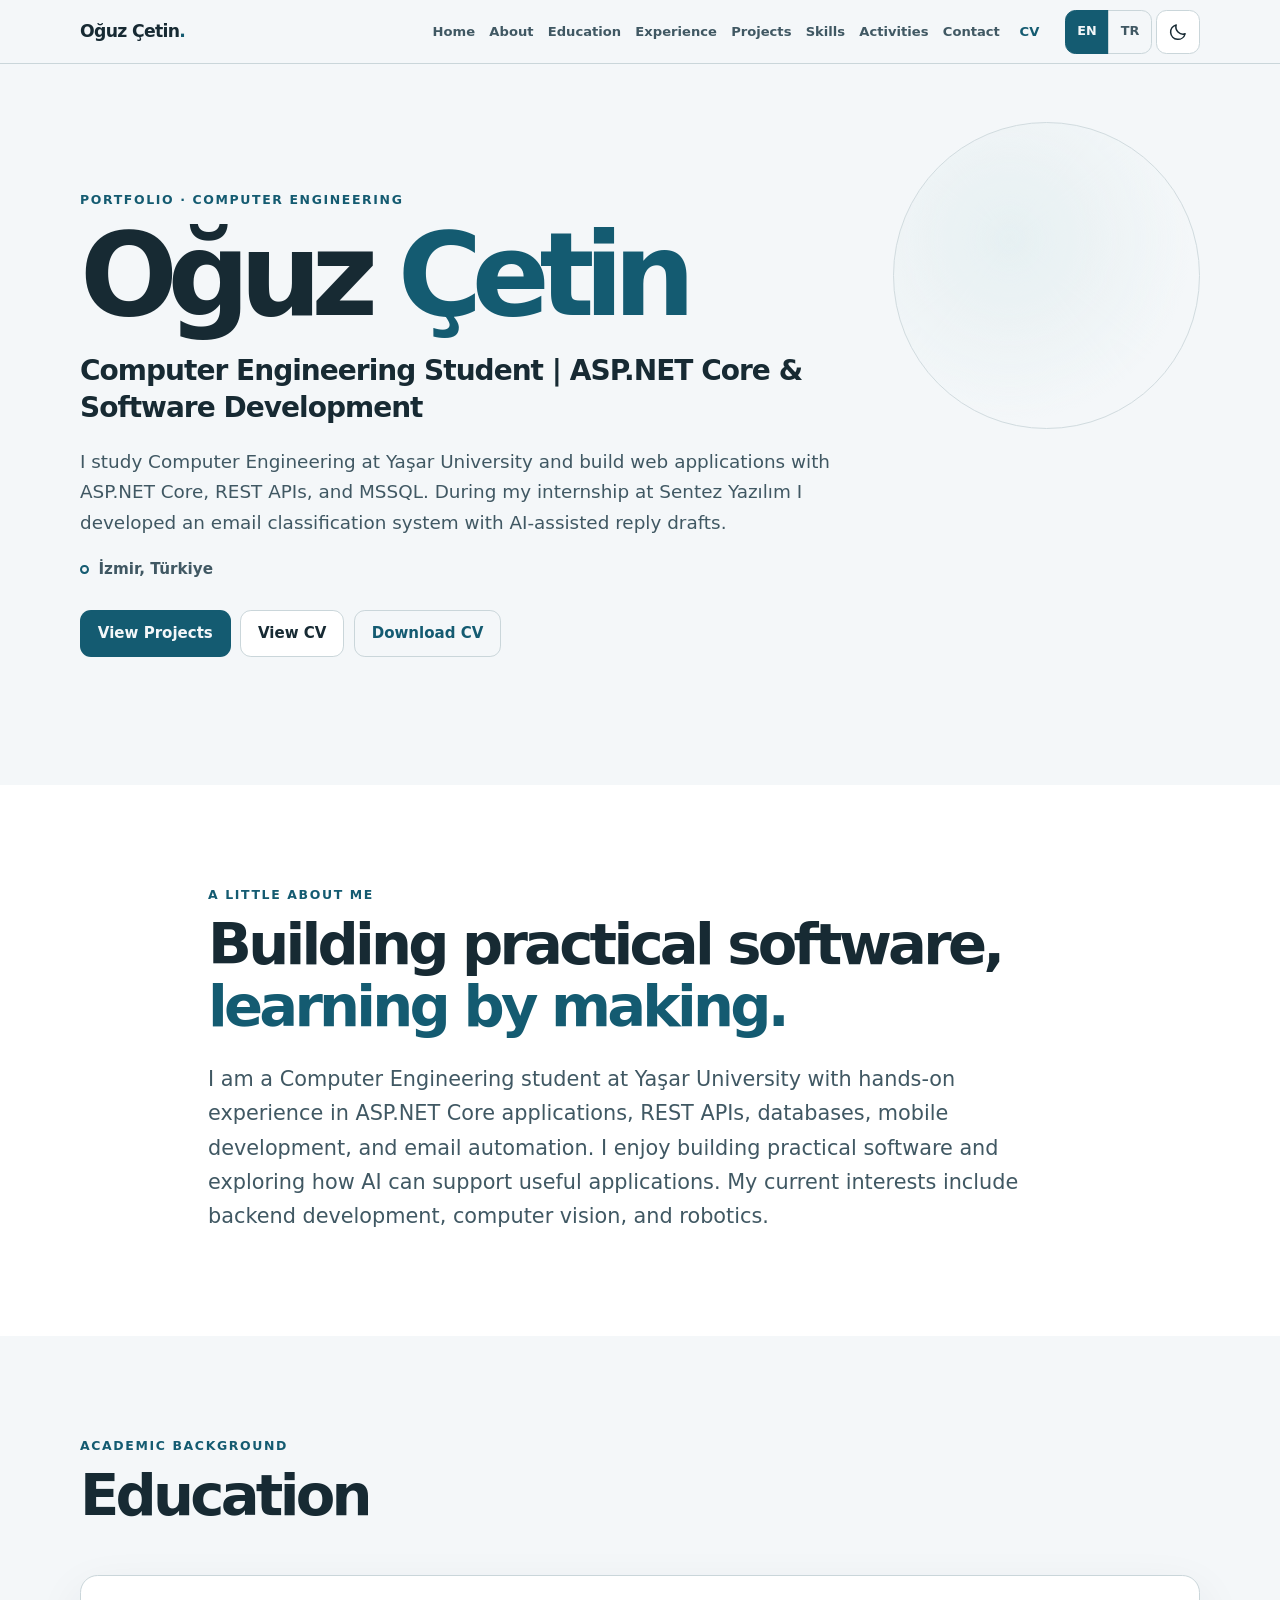
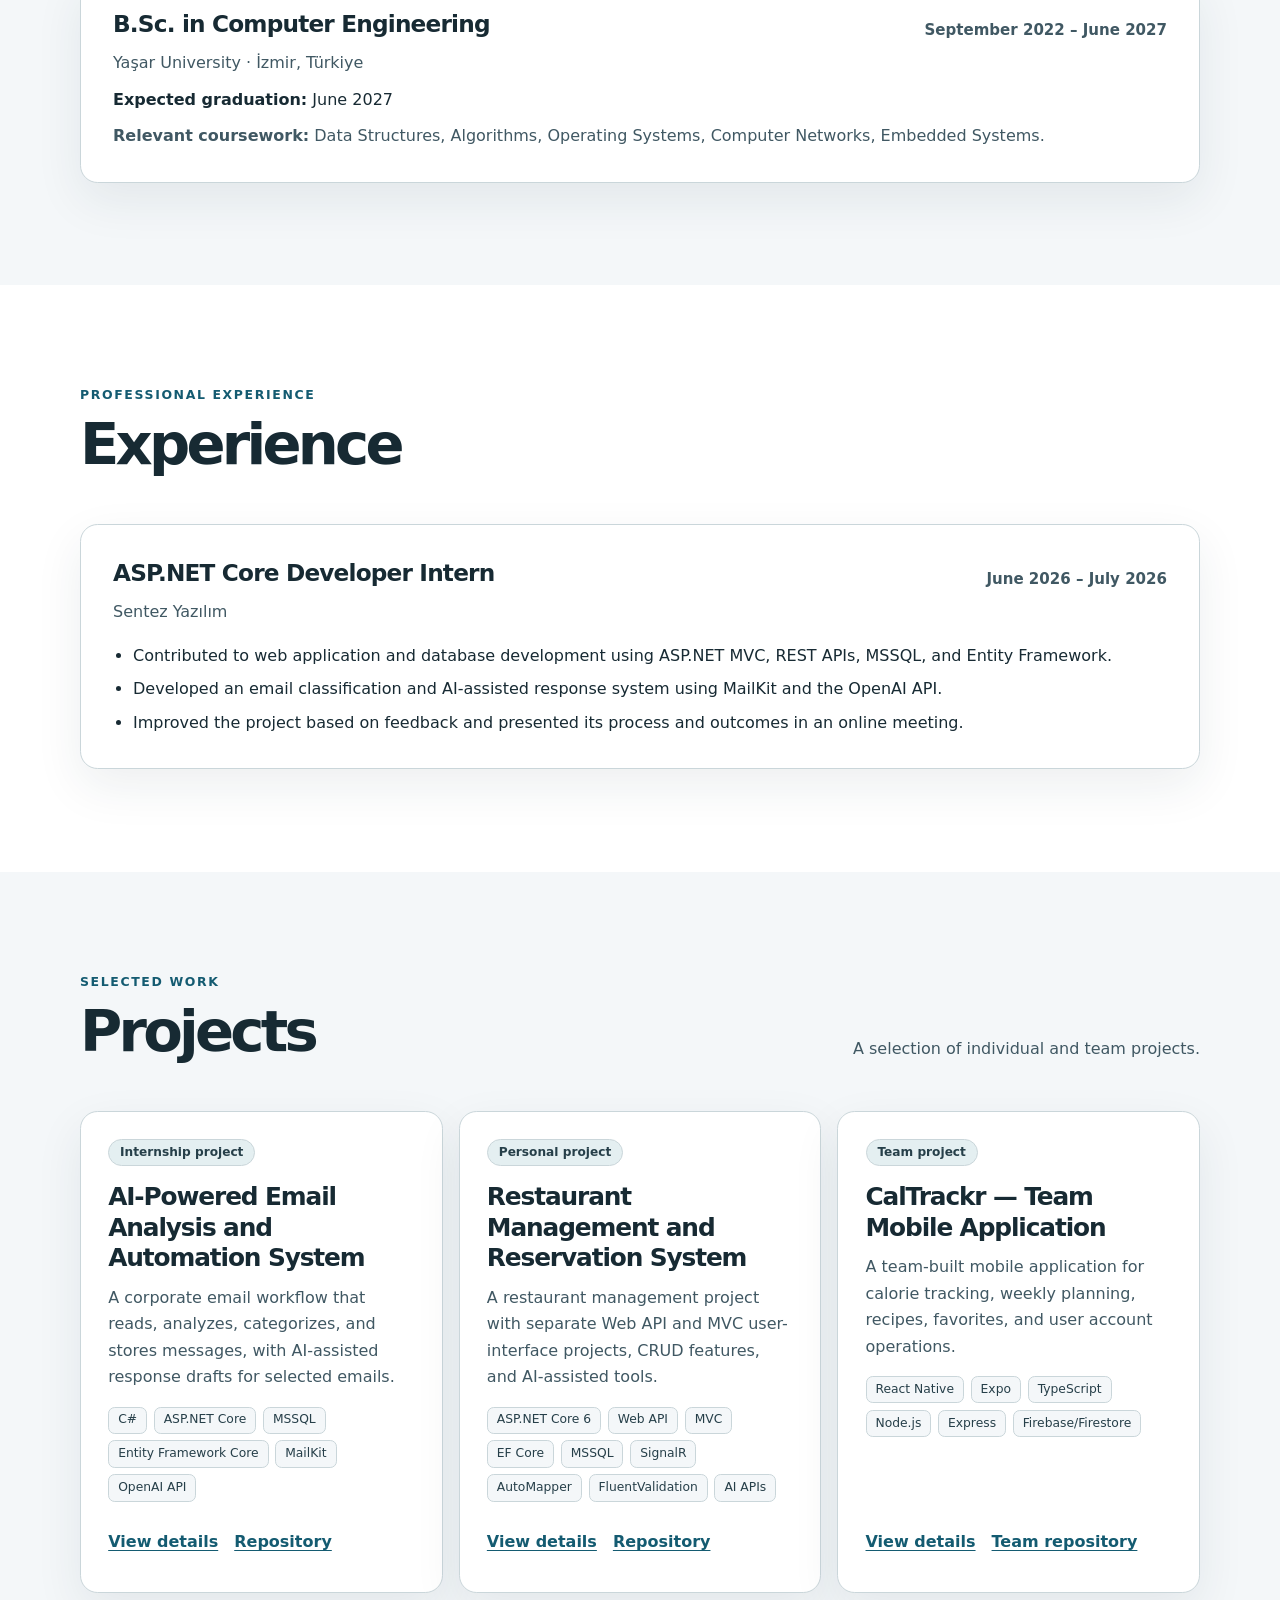
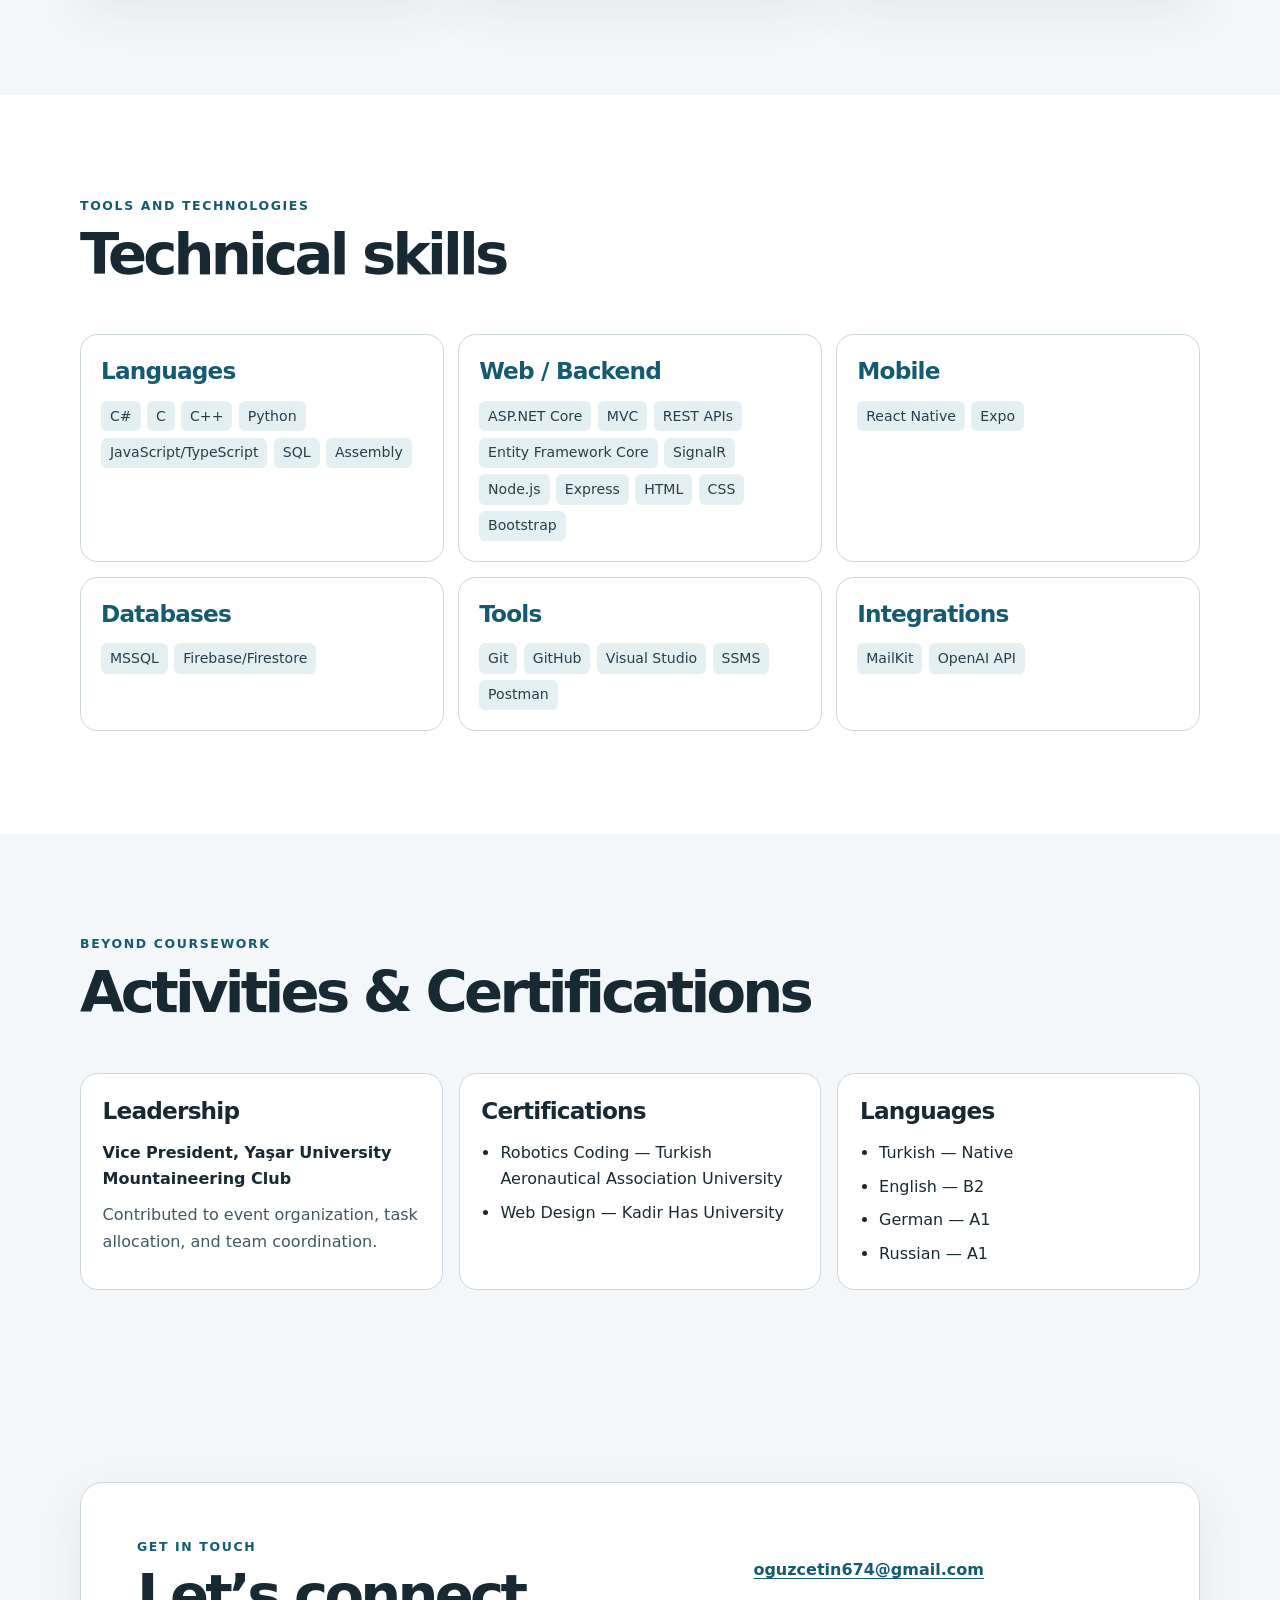
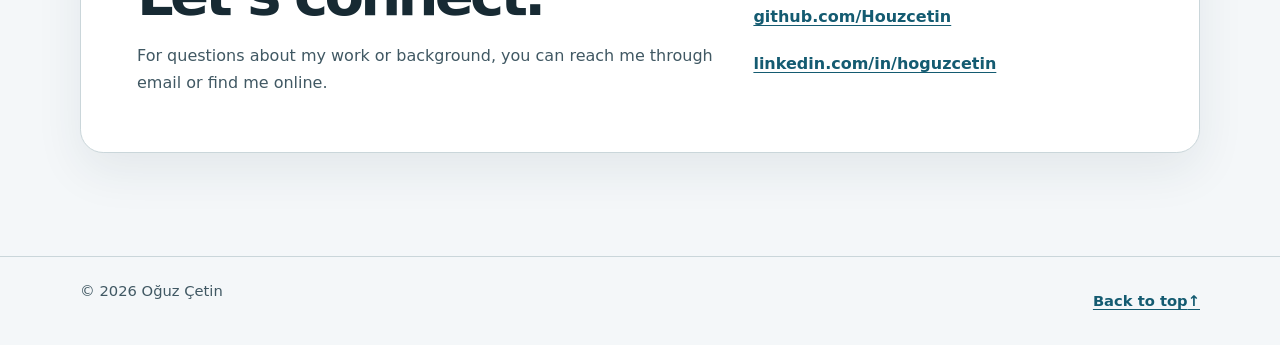
==== index.html @ d67f2c2c "Add portfolio website and CV" ====
<!doctype html>
<html lang="en">
<head>
  <meta charset="utf-8">
  <meta name="viewport" content="width=device-width, initial-scale=1">
  <meta name="description" content="Portfolio of Oğuz Çetin, a Computer Engineering student focused on ASP.NET Core and software development." data-i18n-attr="content:meta.description">
  <title data-i18n="meta.title">Oğuz Çetin — Computer Engineering Student</title>
  <link rel="canonical" href="https://houzcetin.github.io/">
  <meta property="og:type" content="website">
  <meta property="og:title" content="Oğuz Çetin — Portfolio">
  <meta property="og:description" content="Computer Engineering student focused on ASP.NET Core and software development.">
  <meta property="og:url" content="https://houzcetin.github.io/">
  <meta property="og:image" content="https://houzcetin.github.io/assets/img/og-image.png">
  <meta property="og:image:width" content="1200">
  <meta property="og:image:height" content="630">
  <meta property="og:image:alt" content="Oğuz Çetin — Computer Engineering Student | ASP.NET Core &amp; Software Development">
  <meta name="twitter:card" content="summary_large_image">
  <meta name="twitter:title" content="Oğuz Çetin — Portfolio">
  <meta name="twitter:description" content="Computer Engineering student focused on ASP.NET Core and software development.">
  <meta name="twitter:image" content="https://houzcetin.github.io/assets/img/og-image.png">
  <link rel="icon" href="assets/img/favicon.svg" type="image/svg+xml">
  <meta name="theme-color" content="#f4f7f9">
  <script>try{var t=localStorage.getItem("theme");if(t==="light"||t==="dark")document.documentElement.dataset.theme=t;}catch(e){}</script>
  <link rel="stylesheet" href="assets/css/styles.css">
  <script src="assets/js/data.js" defer></script>
  <script src="assets/js/tr.js" defer></script>
  <script src="assets/js/site.js" defer></script>
  <script src="assets/js/main.js" defer></script>
</head>
<body>
  <a class="skip-link" href="#main-content" data-i18n="skip">Skip to main content</a>
  <header class="site-header">
    <div class="container site-header__inner">
      <a class="brand" href="#home" aria-label="Oğuz Çetin, home" data-i18n-attr="aria-label:brand.label">Oğuz Çetin<span aria-hidden="true">.</span></a>
      <div class="site-controls" role="group" aria-label="Display settings" data-i18n-attr="aria-label:controls.label" hidden>
        <div class="lang-switch" role="group" aria-label="Language" data-i18n-attr="aria-label:controls.language">
          <button type="button" data-lang="en" lang="en" aria-pressed="true" aria-label="English" data-i18n-attr="aria-label:controls.english">EN</button>
          <button type="button" data-lang="tr" lang="tr" aria-pressed="false" aria-label="Turkish" data-i18n-attr="aria-label:controls.turkish">TR</button>
        </div>
        <button class="theme-toggle" type="button" aria-label="Switch to dark theme" aria-pressed="false">
          <svg class="theme-toggle__icon theme-toggle__icon--sun" viewBox="0 0 24 24" fill="none" stroke="currentColor" stroke-width="1.8" stroke-linecap="round" stroke-linejoin="round" aria-hidden="true" focusable="false">
            <circle cx="12" cy="12" r="4"></circle>
            <path d="M12 2v2m0 16v2M4.93 4.93l1.42 1.42m11.3 11.3 1.42 1.42M2 12h2m16 0h2M4.93 19.07l1.42-1.42m11.3-11.3 1.42-1.42"></path>
          </svg>
          <svg class="theme-toggle__icon theme-toggle__icon--moon" viewBox="0 0 24 24" fill="none" stroke="currentColor" stroke-width="1.8" stroke-linecap="round" stroke-linejoin="round" aria-hidden="true" focusable="false">
            <path d="M20.5 14.2A8.7 8.7 0 0 1 9.8 3.5 8.8 8.8 0 1 0 20.5 14.2Z"></path>
          </svg>
        </button>
      </div>
      <button class="menu-toggle" type="button" aria-expanded="true" aria-controls="site-nav" hidden>
        <span class="menu-toggle__label" data-i18n="menu">Menu</span><span class="menu-toggle__icon" aria-hidden="true"></span>
      </button>
      <nav class="site-nav" id="site-nav" aria-label="Main navigation" data-i18n-attr="aria-label:nav.label">
        <a href="#home" data-i18n="nav.home">Home</a>
        <a href="#about" data-i18n="nav.about">About</a>
        <a href="#education" data-i18n="nav.education">Education</a>
        <a href="#experience" data-i18n="nav.experience">Experience</a>
        <a href="#projects" data-i18n="nav.projects">Projects</a>
        <a href="#skills" data-i18n="nav.skills">Skills</a>
        <a href="#activities" data-i18n="nav.activities">Activities</a>
        <a href="#contact" data-i18n="nav.contact">Contact</a>
        <a class="site-nav__cv" href="cv.html" data-cv-link="page" data-i18n="nav.cv">CV</a>
      </nav>
    </div>
  </header>

  <main id="main-content">
    <section class="hero section" id="home" aria-labelledby="hero-title">
      <div class="container hero__inner">
        <p class="eyebrow" data-i18n="hero.eyebrow">Portfolio · Computer Engineering</p>
        <h1 id="hero-title">Oğuz <span>Çetin</span></h1>
        <p class="hero__headline" data-i18n="hero.headline">Computer Engineering Student | ASP.NET Core &amp; Software Development</p>
        <p class="hero__intro" data-i18n="hero.intro">I study Computer Engineering at Yaşar University and build web applications with ASP.NET Core, REST APIs, and MSSQL. During my internship at Sentez Yazılım I developed an email classification system with AI-assisted reply drafts.</p>
        <p class="hero__location"><span class="location-mark" aria-hidden="true"></span> İzmir, Türkiye</p>
        <div class="hero__actions">
          <a class="button button--primary" href="#projects" data-i18n="hero.viewProjects">View Projects</a>
          <a class="button button--secondary" href="cv.html" data-cv-link="page" data-i18n="hero.viewCv">View CV</a>
          <a class="button button--text" href="assets/cv/Huseyin_Oguz_Cetin_CV.pdf" data-cv-link="pdf" download data-i18n="hero.downloadCv">Download CV</a>
        </div>
      </div>
      <div class="hero__accent" aria-hidden="true"></div>
    </section>

    <section class="section section--surface" id="about" aria-labelledby="about-title">
      <div class="container narrow">
        <p class="eyebrow" data-i18n="about.eyebrow">A little about me</p>
        <h2 id="about-title"><span data-i18n="about.title1">Building practical software,</span><br><span data-i18n="about.title2">learning by making.</span></h2>
        <p class="section-lead" data-i18n="about.lead">I am a Computer Engineering student at Yaşar University with hands-on experience in ASP.NET Core applications, REST APIs, databases, mobile development, and email automation. I enjoy building practical software and exploring how AI can support useful applications. My current interests include backend development, computer vision, and robotics.</p>
      </div>
    </section>

    <section class="section" id="education" aria-labelledby="education-title">
      <div class="container">
        <div class="section-heading">
          <p class="eyebrow" data-i18n="edu.eyebrow">Academic background</p>
          <h2 id="education-title" data-i18n="edu.title">Education</h2>
        </div>
        <article class="timeline-card">
          <div class="timeline-card__top">
            <div>
              <h3 data-i18n="edu.degree">B.Sc. in Computer Engineering</h3>
              <p class="timeline-card__place" data-i18n="edu.place">Yaşar University · İzmir, Türkiye</p>
            </div>
            <p class="timeline-card__date" data-i18n="edu.date">September 2022 – June 2027</p>
          </div>
          <p><strong data-i18n="edu.expectedLabel">Expected graduation:</strong> <span data-i18n="edu.expectedValue">June 2027</span></p>
          <p class="coursework"><strong data-i18n="edu.courseworkLabel">Relevant coursework:</strong> <span data-i18n="edu.courseworkValue">Data Structures, Algorithms, Operating Systems, Computer Networks, Embedded Systems.</span></p>
        </article>
      </div>
    </section>

    <section class="section section--surface" id="experience" aria-labelledby="experience-title">
      <div class="container">
        <div class="section-heading">
          <p class="eyebrow" data-i18n="exp.eyebrow">Professional experience</p>
          <h2 id="experience-title" data-i18n="exp.title">Experience</h2>
        </div>
        <article class="timeline-card">
          <div class="timeline-card__top">
            <div>
              <h3 data-i18n="exp.role">ASP.NET Core Developer Intern</h3>
              <p class="timeline-card__place">Sentez Yazılım</p>
            </div>
            <p class="timeline-card__date" data-i18n="exp.date">June 2026 – July 2026</p>
          </div>
          <ul class="content-list">
            <li data-i18n="exp.b1">Contributed to web application and database development using ASP.NET MVC, REST APIs, MSSQL, and Entity Framework.</li>
            <li data-i18n="exp.b2">Developed an email classification and AI-assisted response system using MailKit and the OpenAI API.</li>
            <li data-i18n="exp.b3">Improved the project based on feedback and presented its process and outcomes in an online meeting.</li>
          </ul>
        </article>
      </div>
    </section>

    <section class="section" id="projects" aria-labelledby="projects-title">
      <div class="container">
        <div class="section-heading section-heading--row">
          <div>
            <p class="eyebrow" data-i18n="proj.eyebrow">Selected work</p>
            <h2 id="projects-title" data-i18n="proj.title">Projects</h2>
          </div>
          <p class="section-heading__note" data-i18n="proj.note">A selection of individual and team projects.</p>
        </div>
        <div class="project-grid" id="project-grid" aria-live="polite">
          <noscript>
            <p>JavaScript is needed to display project summaries. Browse the repositories:</p>
            <ul>
              <li>AI-Powered Email Analysis and Automation System — <a href="https://github.com/Houzcetin/MailAutomation">Repository</a></li>
              <li>Restaurant Management and Reservation System — <a href="https://github.com/Houzcetin/APIProject6">Repository</a></li>
              <li>CalTrackr — Team Mobile Application — <a href="https://github.com/denizsafak/caltrackr">Team repository</a></li>
            </ul>
          </noscript>
        </div>
      </div>
    </section>

    <section class="section section--surface" id="skills" aria-labelledby="skills-title">
      <div class="container">
        <div class="section-heading">
          <p class="eyebrow" data-i18n="skills.eyebrow">Tools and technologies</p>
          <h2 id="skills-title" data-i18n="skills.title">Technical skills</h2>
        </div>
        <div class="skills-grid" id="skills-grid">
          <noscript>
            <p><strong>Languages:</strong> C#, C, C++, Python, JavaScript/TypeScript, SQL, Assembly</p>
            <p><strong>Web / Backend:</strong> ASP.NET Core, MVC, REST APIs, Entity Framework Core, SignalR, Node.js, Express, HTML, CSS, Bootstrap</p>
            <p><strong>Mobile:</strong> React Native, Expo</p>
            <p><strong>Databases:</strong> MSSQL, Firebase/Firestore</p>
            <p><strong>Tools:</strong> Git, GitHub, Visual Studio, SSMS, Postman</p>
            <p><strong>Integrations:</strong> MailKit, OpenAI API</p>
          </noscript>
        </div>
      </div>
    </section>

    <section class="section" id="activities" aria-labelledby="activities-title">
      <div class="container">
        <div class="section-heading">
          <p class="eyebrow" data-i18n="act.eyebrow">Beyond coursework</p>
          <h2 id="activities-title" data-i18n="act.title">Activities &amp; Certifications</h2>
        </div>
        <div class="activities-grid">
          <article class="info-card">
            <h3 data-i18n="act.leadership">Leadership</h3>
            <p class="info-card__title" data-i18n="act.role">Vice President, Yaşar University Mountaineering Club</p>
            <p data-i18n="act.roleText">Contributed to event organization, task allocation, and team coordination.</p>
          </article>
          <article class="info-card">
            <h3 data-i18n="act.certs">Certifications</h3>
            <ul class="plain-list">
              <li data-i18n="act.cert1">Robotics Coding — Turkish Aeronautical Association University</li>
              <li data-i18n="act.cert2">Web Design — Kadir Has University</li>
            </ul>
          </article>
          <article class="info-card">
            <h3 data-i18n="act.languages">Languages</h3>
            <ul class="plain-list">
              <li data-i18n="act.lang1">Turkish — Native</li>
              <li data-i18n="act.lang2">English — B2</li>
              <li data-i18n="act.lang3">German — A1</li>
              <li data-i18n="act.lang4">Russian — A1</li>
            </ul>
          </article>
        </div>
      </div>
    </section>

    <section class="section section--contact" id="contact" aria-labelledby="contact-title">
      <div class="container contact-panel">
        <div>
          <p class="eyebrow" data-i18n="contact.eyebrow">Get in touch</p>
          <h2 id="contact-title" data-i18n="contact.title">Let’s connect.</h2>
          <p data-i18n="contact.text">For questions about my work or background, you can reach me through email or find me online.</p>
        </div>
        <ul class="contact-links">
          <li><a href="mailto:oguzcetin674@gmail.com">oguzcetin674@gmail.com</a></li>
          <li><a href="https://github.com/Houzcetin" target="_blank" rel="noopener noreferrer">github.com/Houzcetin</a></li>
          <li><a href="https://www.linkedin.com/in/hoguzcetin/" target="_blank" rel="noopener noreferrer">linkedin.com/in/hoguzcetin</a></li>
        </ul>
      </div>
    </section>
  </main>

  <footer class="site-footer">
    <div class="container site-footer__inner">
      <p>© <span id="current-year">2026</span> Oğuz Çetin</p>
      <a href="#home"><span data-i18n="footer.top">Back to top</span> <span aria-hidden="true">↑</span></a>
    </div>
  </footer>
</body>
</html>
---- assets/css/styles.css ----
:root {
  color-scheme: light;
  --page: #f4f7f9;
  --surface: #ffffff;
  --surface-raised: #ffffff;
  --text: #172a33;
  --muted: #405863;
  --accent: #145b71;
  --accent-hover: #0c4659;
  --accent-soft: #e4eff1;
  --border: #cad6da;
  --tag-text: #263f49;
  --focus: #a63d00;
  --shadow: 0 1.1rem 3rem rgb(24 52 63 / 8%);
  --radius: 1.1rem;
  --content-width: 70rem;
}

:root[data-theme="dark"] {
  color-scheme: dark;
  --page: #101b20;
  --surface: #18282f;
  --surface-raised: #1d3038;
  --text: #edf4f5;
  --muted: #c2d0d4;
  --accent: #8bd7dd;
  --accent-hover: #b2eff0;
  --accent-soft: #23414a;
  --border: #3b555e;
  --tag-text: #ebf6f7;
  --focus: #ffd18a;
  --shadow: 0 1.1rem 3rem rgb(0 0 0 / 24%);
}

:root[data-theme="light"] {
  color-scheme: light;
}

@media (prefers-color-scheme: dark) {
  :root:not([data-theme="light"]) {
    color-scheme: dark;
    --page: #101b20;
    --surface: #18282f;
    --surface-raised: #1d3038;
    --text: #edf4f5;
    --muted: #c2d0d4;
    --accent: #8bd7dd;
    --accent-hover: #b2eff0;
    --accent-soft: #23414a;
    --border: #3b555e;
    --tag-text: #ebf6f7;
    --focus: #ffd18a;
    --shadow: 0 1.1rem 3rem rgb(0 0 0 / 24%);
  }
}

*,
*::before,
*::after {
  box-sizing: border-box;
}

/* Leaves room for the sticky header when a menu link jumps to a section. */
html {
  scroll-padding-top: 4.25rem;
}

@media (prefers-reduced-motion: no-preference) {
  html {
    scroll-behavior: smooth;
  }
}

body {
  margin: 0;
  min-width: 0;
  background: var(--page);
  color: var(--text);
  font-family: Inter, ui-sans-serif, system-ui, -apple-system, BlinkMacSystemFont, "Segoe UI", sans-serif;
  font-size: 1rem;
  line-height: 1.65;
  overflow-wrap: anywhere;
}

img,
video {
  max-width: 100%;
  height: auto;
}

iframe {
  max-width: 100%;
}

button,
a {
  font: inherit;
}

a {
  color: var(--accent);
  text-decoration-thickness: 0.08em;
  text-underline-offset: 0.18em;
}

a:hover {
  color: var(--accent-hover);
}

button {
  color: inherit;
}

:focus-visible {
  outline: 3px solid var(--focus);
  outline-offset: 3px;
}

[hidden] {
  display: none !important;
}

.container {
  width: min(100% - 2rem, var(--content-width));
  margin-inline: auto;
}

.narrow {
  max-width: 54rem;
  margin-inline: auto;
}

.section {
  position: relative;
  padding-block: clamp(4rem, 8vw, 7.25rem);
}

.section--surface {
  background: var(--surface);
}

.skip-link {
  position: absolute;
  z-index: 20;
  top: 0.5rem;
  left: 0.5rem;
  padding: 0.7rem 1rem;
  transform: translateY(-160%);
  border-radius: 0.5rem;
  background: var(--text);
  color: var(--page);
}

.skip-link:focus {
  transform: translateY(0);
}

.site-header {
  position: sticky;
  z-index: 10;
  top: 0;
  border-bottom: 1px solid var(--border);
  background: var(--page);
}

.site-header__inner {
  display: flex;
  min-width: 0;
  align-items: center;
  justify-content: flex-start;
  gap: 0.4rem 0.5rem;
  flex-wrap: wrap;
  padding-block: 0.6rem;
}

.brand {
  display: inline-flex;
  min-width: 0;
  min-height: 2.75rem;
  align-items: center;
  flex: 0 1 auto;
  margin-right: auto;
  color: var(--text);
  font-size: 1.08rem;
  font-weight: 760;
  letter-spacing: -0.04em;
  text-decoration: none;
  white-space: nowrap;
}

.brand span {
  color: var(--accent);
}

.site-controls {
  display: inline-flex;
  min-width: 0;
  align-items: center;
  gap: 0.25rem;
  flex: 0 0 auto;
}

.lang-switch {
  display: inline-flex;
  align-items: stretch;
}

.lang-switch button {
  display: inline-flex;
  min-width: 2.75rem;
  min-height: 2.75rem;
  align-items: center;
  justify-content: center;
  padding-inline: 0.5rem;
  border: 1px solid var(--border);
  background: transparent;
  color: var(--muted);
  font-size: 0.8rem;
  font-weight: 730;
  line-height: 1;
  cursor: pointer;
}

.lang-switch button:first-child {
  border-radius: 0.65rem 0 0 0.65rem;
}

.lang-switch button + button {
  margin-left: -1px;
  border-radius: 0 0.65rem 0.65rem 0;
}

.lang-switch button[aria-pressed="true"] {
  border-color: var(--accent);
  background: var(--accent);
  color: var(--page);
}

.theme-toggle {
  display: inline-grid;
  width: 2.75rem;
  min-width: 2.75rem;
  height: 2.75rem;
  min-height: 2.75rem;
  place-items: center;
  padding: 0.5rem;
  border: 1px solid var(--border);
  border-radius: 0.65rem;
  background: var(--surface);
  color: var(--text);
  cursor: pointer;
}

.theme-toggle__icon {
  display: none;
  width: 1.25rem;
  height: 1.25rem;
}

.theme-toggle__icon--moon {
  display: block;
}

:root[data-theme="dark"] .theme-toggle__icon--sun {
  display: block;
}

@media (prefers-color-scheme: dark) {
  :root:not([data-theme]) .theme-toggle__icon--sun {
    display: block;
  }

  :root:not([data-theme]) .theme-toggle__icon--moon {
    display: none;
  }
}

:root[data-theme="light"] .theme-toggle__icon--moon {
  display: block;
}

:root[data-theme="dark"] .theme-toggle__icon--moon {
  display: none;
}

.menu-toggle {
  display: inline-flex;
  min-width: 2.75rem;
  min-height: 2.75rem;
  align-items: center;
  justify-content: center;
  gap: 0.45rem;
  padding: 0.45rem 0.85rem;
  border: 1px solid var(--border);
  border-radius: 0.65rem;
  background: var(--surface);
  cursor: pointer;
}

.menu-toggle__icon::before {
  content: "☰";
}

.menu-toggle[aria-expanded="true"] .menu-toggle__icon::before {
  content: "×";
  font-size: 1.2em;
}

.site-nav {
  display: flex;
  width: 100%;
  min-width: 0;
  align-items: center;
  gap: 0.2rem;
  flex-wrap: wrap;
  padding-block: 0.35rem;
}

.site-nav[hidden] {
  display: none !important;
}

.site-nav a {
  display: inline-flex;
  min-width: 2.75rem;
  min-height: 2.75rem;
  align-items: center;
  justify-content: center;
  padding: 0.4rem 0.58rem;
  border-radius: 0.55rem;
  color: var(--muted);
  font-size: 0.88rem;
  font-weight: 630;
  text-decoration: none;
}

.site-nav a:hover,
.site-nav a:focus-visible {
  background: var(--accent-soft);
  color: var(--text);
}

.site-nav .site-nav__cv {
  color: var(--accent);
  font-weight: 760;
}

.hero {
  display: flex;
  min-height: min(42rem, 78svh);
  align-items: center;
  padding-block: clamp(5rem, 10vw, 8rem);
  isolation: isolate;
}

.hero__inner {
  position: relative;
  z-index: 1;
}

.hero__accent {
  position: absolute;
  z-index: -1;
  top: 8%;
  right: max(1rem, calc((100vw - var(--content-width)) / 2));
  width: clamp(8rem, 24vw, 21rem);
  aspect-ratio: 1;
  border: 1px solid var(--border);
  border-radius: 50%;
  background: radial-gradient(circle at 38% 38%, var(--accent-soft), transparent 68%);
  opacity: 0.82;
}

.eyebrow {
  margin: 0 0 0.6rem;
  color: var(--accent);
  font-size: 0.78rem;
  font-weight: 780;
  letter-spacing: 0.13em;
  line-height: 1.35;
  text-transform: uppercase;
}

.hero h1 {
  max-width: 12ch;
  margin: 0;
  font-size: clamp(3.3rem, 11vw, 7.2rem);
  font-weight: 780;
  letter-spacing: -0.09em;
  line-height: 0.98;
}

.hero h1 span {
  color: var(--accent);
}

.hero__headline {
  max-width: 47rem;
  margin: 1.25rem 0 0;
  font-size: clamp(1.12rem, 2.6vw, 1.75rem);
  font-weight: 640;
  letter-spacing: -0.035em;
  line-height: 1.35;
}

.hero__intro {
  max-width: 47rem;
  margin-block: 1.25rem 0;
  color: var(--muted);
  font-size: clamp(1rem, 1.6vw, 1.15rem);
}

.hero__location {
  display: flex;
  align-items: center;
  gap: 0.6rem;
  margin: 1.15rem 0 0;
  color: var(--muted);
  font-size: 0.95rem;
  font-weight: 620;
}

.location-mark {
  width: 0.55rem;
  height: 0.55rem;
  flex: 0 0 auto;
  border: 2px solid var(--accent);
  border-radius: 50%;
}

.hero__actions {
  display: flex;
  gap: 0.6rem;
  flex-wrap: wrap;
  margin-top: 1.8rem;
}

.button {
  display: inline-flex;
  min-height: 2.9rem;
  align-items: center;
  justify-content: center;
  padding: 0.65rem 1.05rem;
  border: 1px solid transparent;
  border-radius: 0.68rem;
  font-size: 0.94rem;
  font-weight: 710;
  line-height: 1.3;
  text-align: center;
  text-decoration: none;
  transition: background-color 160ms ease, color 160ms ease, border-color 160ms ease, transform 160ms ease;
}

.button:hover {
  transform: translateY(-1px);
}

.button--primary {
  background: var(--accent);
  color: var(--page);
}

.button--primary:hover {
  background: var(--accent-hover);
  color: var(--page);
}

.button--secondary {
  border-color: var(--border);
  background: var(--surface);
  color: var(--text);
}

.button--secondary:hover {
  border-color: var(--accent);
  color: var(--accent);
}

.button--text {
  border-color: var(--border);
  color: var(--accent);
}

.button--text:hover {
  background: var(--accent-soft);
}

.section-heading {
  margin-bottom: clamp(1.8rem, 4vw, 3rem);
}

.section-heading h2,
.narrow h2,
.contact-panel h2 {
  margin: 0;
  font-size: clamp(2.1rem, 5vw, 3.6rem);
  font-weight: 730;
  letter-spacing: -0.065em;
  line-height: 1.08;
}

.narrow h2 span:last-of-type {
  color: var(--accent);
}

.section-lead {
  max-width: 54rem;
  margin: 1.5rem 0 0;
  color: var(--muted);
  font-size: clamp(1.08rem, 2vw, 1.3rem);
}

.section-heading--row {
  display: flex;
  align-items: end;
  justify-content: space-between;
  gap: 1rem 2rem;
  flex-wrap: wrap;
}

.section-heading__note {
  max-width: 22rem;
  margin: 0;
  color: var(--muted);
}

.timeline-card,
.info-card,
.project-card,
.skill-group {
  min-width: 0;
  border: 1px solid var(--border);
  border-radius: var(--radius);
  background: var(--surface-raised);
  box-shadow: var(--shadow);
}

.timeline-card {
  padding: clamp(1.2rem, 3vw, 2rem);
}

.timeline-card__top {
  display: flex;
  align-items: flex-start;
  justify-content: space-between;
  gap: 0.7rem 1.5rem;
  flex-wrap: wrap;
}

.timeline-card h3,
.info-card h3,
.skill-group h3 {
  margin: 0;
  font-size: clamp(1.14rem, 2.1vw, 1.45rem);
  letter-spacing: -0.035em;
  line-height: 1.35;
}

.timeline-card p {
  margin: 0.65rem 0 0;
}

.timeline-card .timeline-card__place,
.timeline-card .timeline-card__date {
  color: var(--muted);
}

.timeline-card__date {
  flex: 0 1 auto;
  font-size: 0.94rem;
  font-weight: 640;
}

.coursework {
  color: var(--muted);
}

.content-list {
  margin: 1.1rem 0 0;
  padding-left: 1.25rem;
}

.content-list li + li {
  margin-top: 0.45rem;
}

.project-grid {
  display: grid;
  grid-template-columns: repeat(auto-fit, minmax(min(100%, 18rem), 1fr));
  gap: 1rem;
}

.project-card {
  display: flex;
  min-width: 0;
  flex-direction: column;
  padding: clamp(1.2rem, 2.6vw, 1.7rem);
  transition: transform 160ms ease, border-color 160ms ease;
}

.project-card:hover {
  transform: translateY(-3px);
  border-color: var(--accent);
}

.project-card__top {
  display: flex;
  align-items: start;
  justify-content: space-between;
  gap: 0.75rem;
}

.status-label {
  display: inline-flex;
  max-width: 100%;
  align-items: center;
  padding: 0.28rem 0.68rem;
  border: 1px solid var(--border);
  border-radius: 99rem;
  background: var(--accent-soft);
  color: var(--tag-text);
  font-size: 0.76rem;
  font-weight: 700;
  line-height: 1.35;
}

.project-card h3 {
  margin: 1rem 0 0;
  font-size: clamp(1.22rem, 2.4vw, 1.55rem);
  letter-spacing: -0.045em;
  line-height: 1.23;
}

.project-card__summary {
  margin: 0.7rem 0 0;
  color: var(--muted);
}

.tag-list {
  display: flex;
  min-width: 0;
  gap: 0.42rem;
  flex-wrap: wrap;
  margin: 1rem 0 0;
  padding: 0;
  list-style: none;
}

.tag {
  max-width: 100%;
  padding: 0.23rem 0.56rem;
  border: 1px solid var(--border);
  border-radius: 0.42rem;
  background: var(--page);
  color: var(--tag-text);
  font-size: 0.77rem;
  line-height: 1.45;
  overflow-wrap: anywhere;
}

.project-card__actions {
  display: flex;
  gap: 0.35rem 1rem;
  flex-wrap: wrap;
  margin-top: auto;
  padding-top: 1.2rem;
}

.project-card__actions .text-link {
  display: inline-flex;
  min-height: 2.75rem;
  align-items: center;
  font-weight: 720;
}

.text-link {
  font-weight: 680;
}

.skills-grid {
  display: grid;
  grid-template-columns: repeat(auto-fit, minmax(min(100%, 17rem), 1fr));
  gap: 0.9rem;
}

.skill-group {
  padding: 1.25rem;
  box-shadow: none;
}

.skill-group h3 {
  color: var(--accent);
}

.skill-list {
  display: flex;
  gap: 0.4rem;
  flex-wrap: wrap;
  margin: 0.9rem 0 0;
  padding: 0;
  list-style: none;
}

.skill-list li {
  padding: 0.22rem 0.56rem;
  border-radius: 0.4rem;
  background: var(--accent-soft);
  color: var(--tag-text);
  font-size: 0.88rem;
  overflow-wrap: anywhere;
}

.activities-grid {
  display: grid;
  grid-template-columns: repeat(auto-fit, minmax(min(100%, 16rem), 1fr));
  gap: 1rem;
}

.info-card {
  padding: 1.35rem;
  box-shadow: none;
}

.info-card h3 {
  margin-bottom: 0.85rem;
}

.info-card p {
  margin: 0.6rem 0 0;
  color: var(--muted);
}

.info-card .info-card__title {
  color: var(--text);
  font-weight: 700;
}

.plain-list {
  margin: 0;
  padding-left: 1.2rem;
}

.plain-list li + li {
  margin-top: 0.45rem;
}

.section--contact {
  padding-top: clamp(3.4rem, 7vw, 6rem);
}

.contact-panel {
  display: grid;
  grid-template-columns: minmax(0, 1.2fr) minmax(0, 0.8fr);
  gap: 2rem;
  align-items: center;
  padding: clamp(1.5rem, 5vw, 3.5rem);
  border: 1px solid var(--border);
  border-radius: calc(var(--radius) + 0.35rem);
  background: var(--surface);
  box-shadow: var(--shadow);
}

.contact-panel > div,
.contact-links {
  min-width: 0;
}

.contact-panel p:not(.eyebrow) {
  max-width: 38rem;
  margin: 1rem 0 0;
  color: var(--muted);
}

.contact-links {
  display: grid;
  gap: 0.2rem;
  margin: 0;
  padding: 0;
  list-style: none;
}

.contact-links a {
  display: inline-flex;
  min-height: 2.75rem;
  align-items: center;
  font-weight: 690;
}

.site-footer {
  border-top: 1px solid var(--border);
}

.site-footer__inner {
  display: flex;
  justify-content: space-between;
  gap: 0.75rem 1.5rem;
  flex-wrap: wrap;
  padding-block: 1.4rem;
  color: var(--muted);
  font-size: 0.92rem;
}

.site-footer p {
  margin: 0;
}

.site-footer a {
  display: inline-flex;
  min-height: 2.75rem;
  align-items: center;
  font-weight: 650;
}

.project-page {
  min-height: 60svh;
  padding-block: clamp(2.5rem, 6vw, 5rem);
}

.noscript-message {
  padding: 1rem;
  border: 1px solid var(--border);
  border-radius: 0.7rem;
  background: var(--surface);
}

.project-detail__intro {
  max-width: 58rem;
}

.back-link {
  display: flex;
  width: fit-content;
  min-height: 2.75rem;
  align-items: center;
  margin-bottom: 1.6rem;
  font-weight: 690;
}

.project-detail__title,
.not-found h1 {
  margin: 0.8rem 0 0;
  font-size: clamp(2.2rem, 6vw, 4.8rem);
  font-weight: 750;
  letter-spacing: -0.07em;
  line-height: 1.06;
}

.project-detail__summary {
  max-width: 50rem;
  margin: 1rem 0 0;
  color: var(--muted);
  font-size: clamp(1.05rem, 2vw, 1.25rem);
}

.detail-tags {
  margin-top: 1.2rem;
}

.project-detail__body {
  max-width: 56rem;
  margin-top: clamp(2.5rem, 6vw, 4rem);
}

.detail-section {
  min-width: 0;
  margin-top: 2.2rem;
}

.detail-section h2 {
  margin: 0 0 0.6rem;
  font-size: clamp(1.35rem, 2.8vw, 1.75rem);
  font-weight: 720;
  letter-spacing: -0.045em;
  line-height: 1.25;
}

.detail-section p {
  margin: 0;
  color: var(--muted);
}

.detail-links {
  display: flex;
  gap: 0.75rem 1.25rem;
  flex-wrap: wrap;
}

.detail-links h2 {
  width: 100%;
  margin-bottom: 0;
}

.detail-links a {
  display: inline-flex;
  min-height: 2.75rem;
  align-items: center;
}

.gallery {
  display: grid;
  grid-template-columns: repeat(auto-fit, minmax(min(100%, 16rem), 1fr));
  gap: 1rem;
}

.gallery__item {
  min-width: 0;
  margin: 0;
}

.gallery__button {
  display: block;
  width: 100%;
  min-height: 2.75rem;
  padding: 0.45rem;
  border: 1px solid var(--border);
  border-radius: 0.8rem;
  background: var(--surface);
  cursor: zoom-in;
}

.gallery__thumbnail {
  display: block;
  width: 100%;
  max-height: 30rem;
  aspect-ratio: 16 / 10;
  border-radius: 0.45rem;
  object-fit: contain;
}

.gallery__item figcaption,
.media-caption {
  margin-top: 0.55rem;
  color: var(--muted);
  font-size: 0.9rem;
}

.lightbox {
  width: min(92vw, 76rem);
  max-width: 92vw;
  max-height: 92dvh;
  padding: 0.8rem;
  border: 1px solid var(--border);
  border-radius: 1rem;
  background: var(--surface);
  color: var(--text);
  box-shadow: var(--shadow);
}

.lightbox::backdrop {
  background: rgb(0 0 0 / 78%);
}

.lightbox__panel {
  display: grid;
  min-width: 0;
  justify-items: center;
  gap: 0.6rem;
}

.lightbox__toolbar {
  display: flex;
  width: 100%;
  justify-content: space-between;
  gap: 0.5rem;
}

.lightbox__button {
  min-width: 2.75rem;
  min-height: 2.75rem;
  padding: 0.5rem 0.8rem;
  border: 1px solid var(--border);
  border-radius: 0.55rem;
  background: var(--page);
  color: var(--text);
  cursor: pointer;
}

.lightbox__image {
  display: block;
  width: auto;
  max-width: 100%;
  max-height: min(76dvh, 70rem);
  object-fit: contain;
}

.lightbox__caption {
  max-width: 100%;
  margin: 0;
  color: var(--muted);
  text-align: center;
}

.video-frame {
  width: 100%;
  aspect-ratio: 16 / 9;
  overflow: clip;
  border: 1px solid var(--border);
  border-radius: 0.8rem;
  background: #000;
}

.video-frame__media {
  display: block;
  width: 100%;
  height: 100%;
  border: 0;
}

.project-pager {
  display: flex;
  justify-content: space-between;
  gap: 1rem;
  flex-wrap: wrap;
  margin-top: clamp(3rem, 7vw, 5rem);
  padding-top: 1.3rem;
  border-top: 1px solid var(--border);
}

.project-pager__link {
  display: flex;
  max-width: min(100%, 24rem);
  min-height: 2.75rem;
  flex-direction: column;
  justify-content: center;
  font-weight: 680;
}

.project-pager__link--next {
  margin-left: auto;
  text-align: right;
}

.project-pager__label {
  color: var(--muted);
  font-size: 0.78rem;
  font-weight: 600;
}

.not-found {
  max-width: 52rem;
  padding-block: 2rem;
}

.not-found > .button {
  margin-top: 1.5rem;
}

.not-found__list {
  margin-top: 2rem;
}

@media (max-width: 26rem) {
  .menu-toggle {
    width: 2.75rem;
    height: 2.75rem;
    padding: 0;
  }

  .menu-toggle__label {
    position: absolute;
    width: 1px;
    height: 1px;
    padding: 0;
    margin: -1px;
    overflow: hidden;
    clip: rect(0, 0, 0, 0);
    white-space: nowrap;
    border: 0;
  }
}

@media (min-width: 68.01rem) {
  .menu-toggle {
    display: none;
  }

  .site-header__inner {
    flex-wrap: nowrap;
  }

  .brand {
    margin-right: 0;
  }

  .site-nav {
    order: 1;
    width: auto;
    margin-left: auto;
    justify-content: flex-end;
    flex-wrap: nowrap;
    gap: 0.05rem;
    padding-block: 0;
  }

  .site-nav a {
    padding-inline: 0.42rem;
    font-size: 0.82rem;
    white-space: nowrap;
  }

  .site-controls {
    order: 2;
    margin-left: 0.35rem;
  }
}

@media (max-width: 42rem) {
  .contact-panel {
    grid-template-columns: minmax(0, 1fr);
  }

  .hero {
    min-height: 0;
  }

  .hero__accent {
    top: 4%;
    right: 0.65rem;
    opacity: 0.55;
  }
}

@media (prefers-reduced-motion: reduce) {
  *,
  *::before,
  *::after {
    scroll-behavior: auto !important;
    transition-duration: 0.01ms !important;
    animation-duration: 0.01ms !important;
    animation-iteration-count: 1 !important;
  }
}

@media print {
  .site-header,
  .site-footer,
  .site-controls,
  .skip-link,
  .hero__actions,
  .project-card__actions,
  .menu-toggle {
    display: none !important;
  }

  body {
    background: #fff;
    color: #111;
  }

  .section {
    padding-block: 1.5rem;
  }

  .project-card,
  .timeline-card,
  .info-card,
  .skill-group,
  .contact-panel {
    break-inside: avoid;
    box-shadow: none;
  }
}
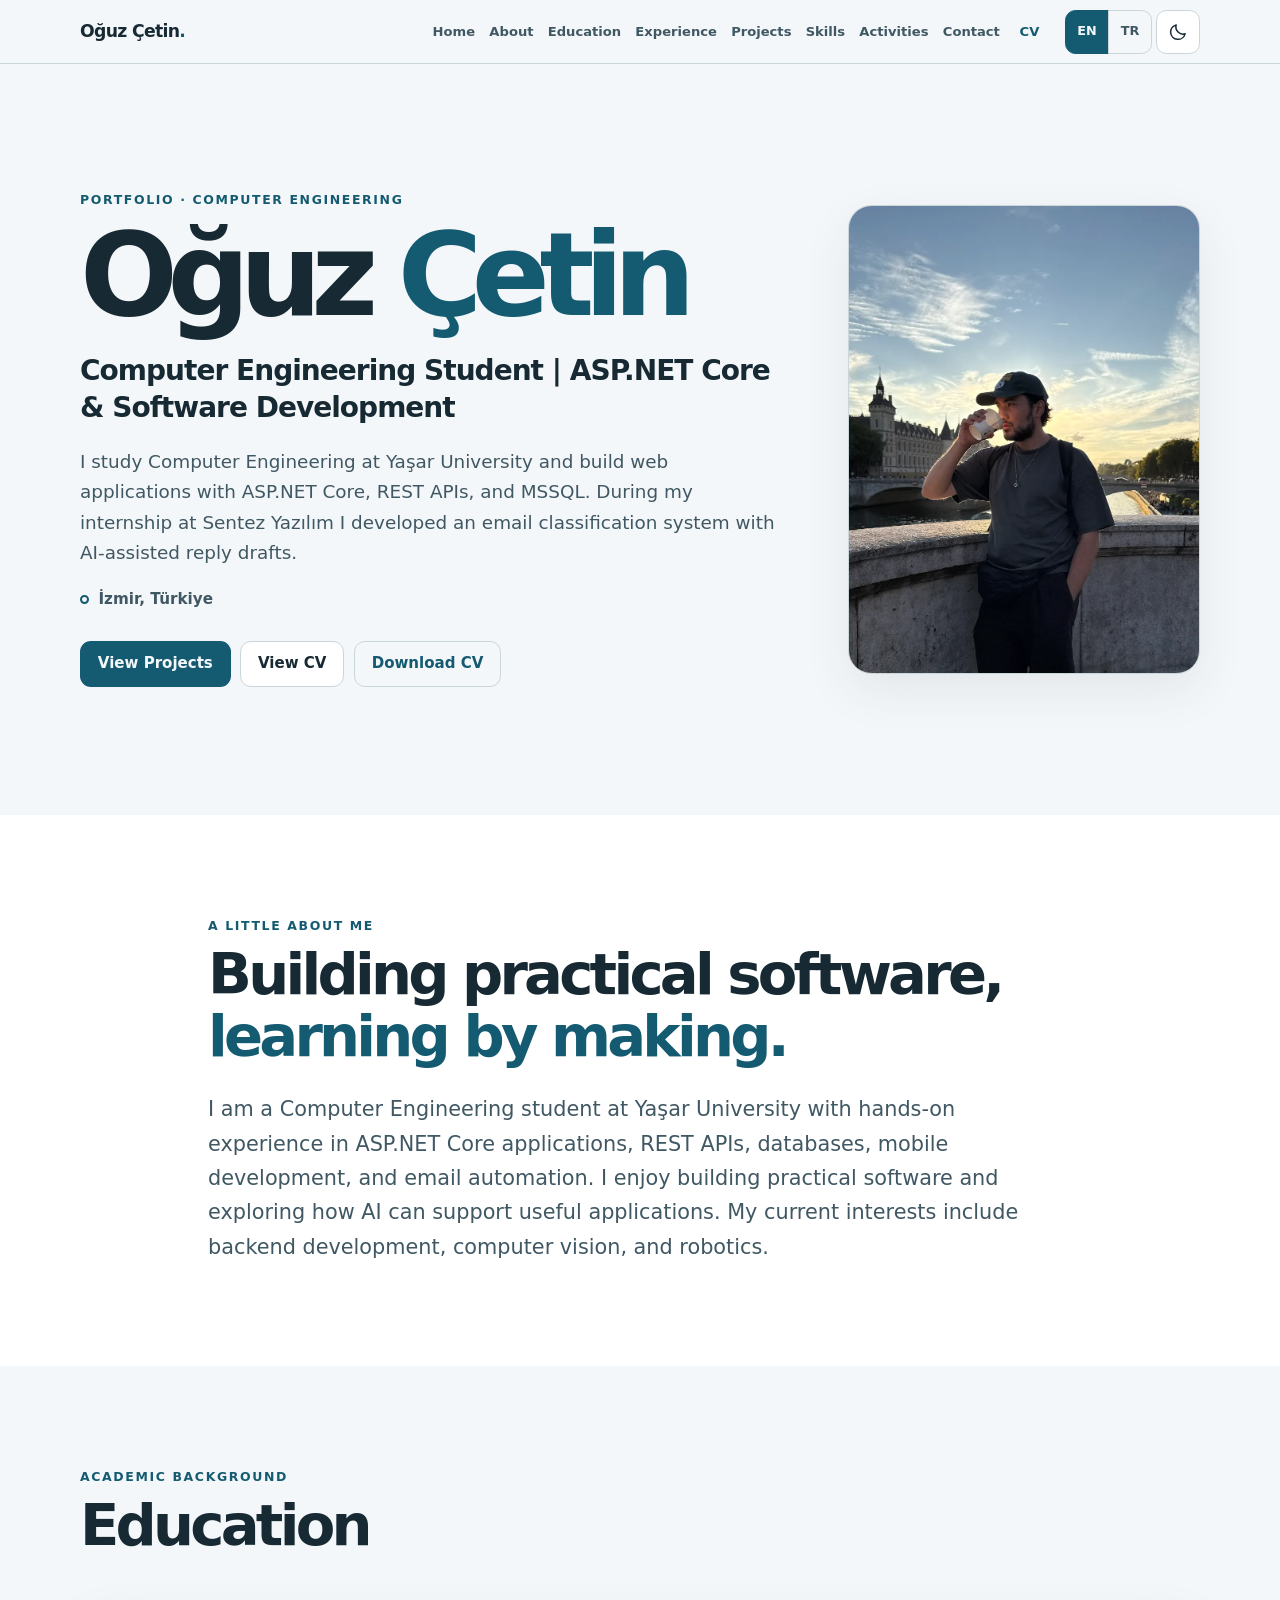
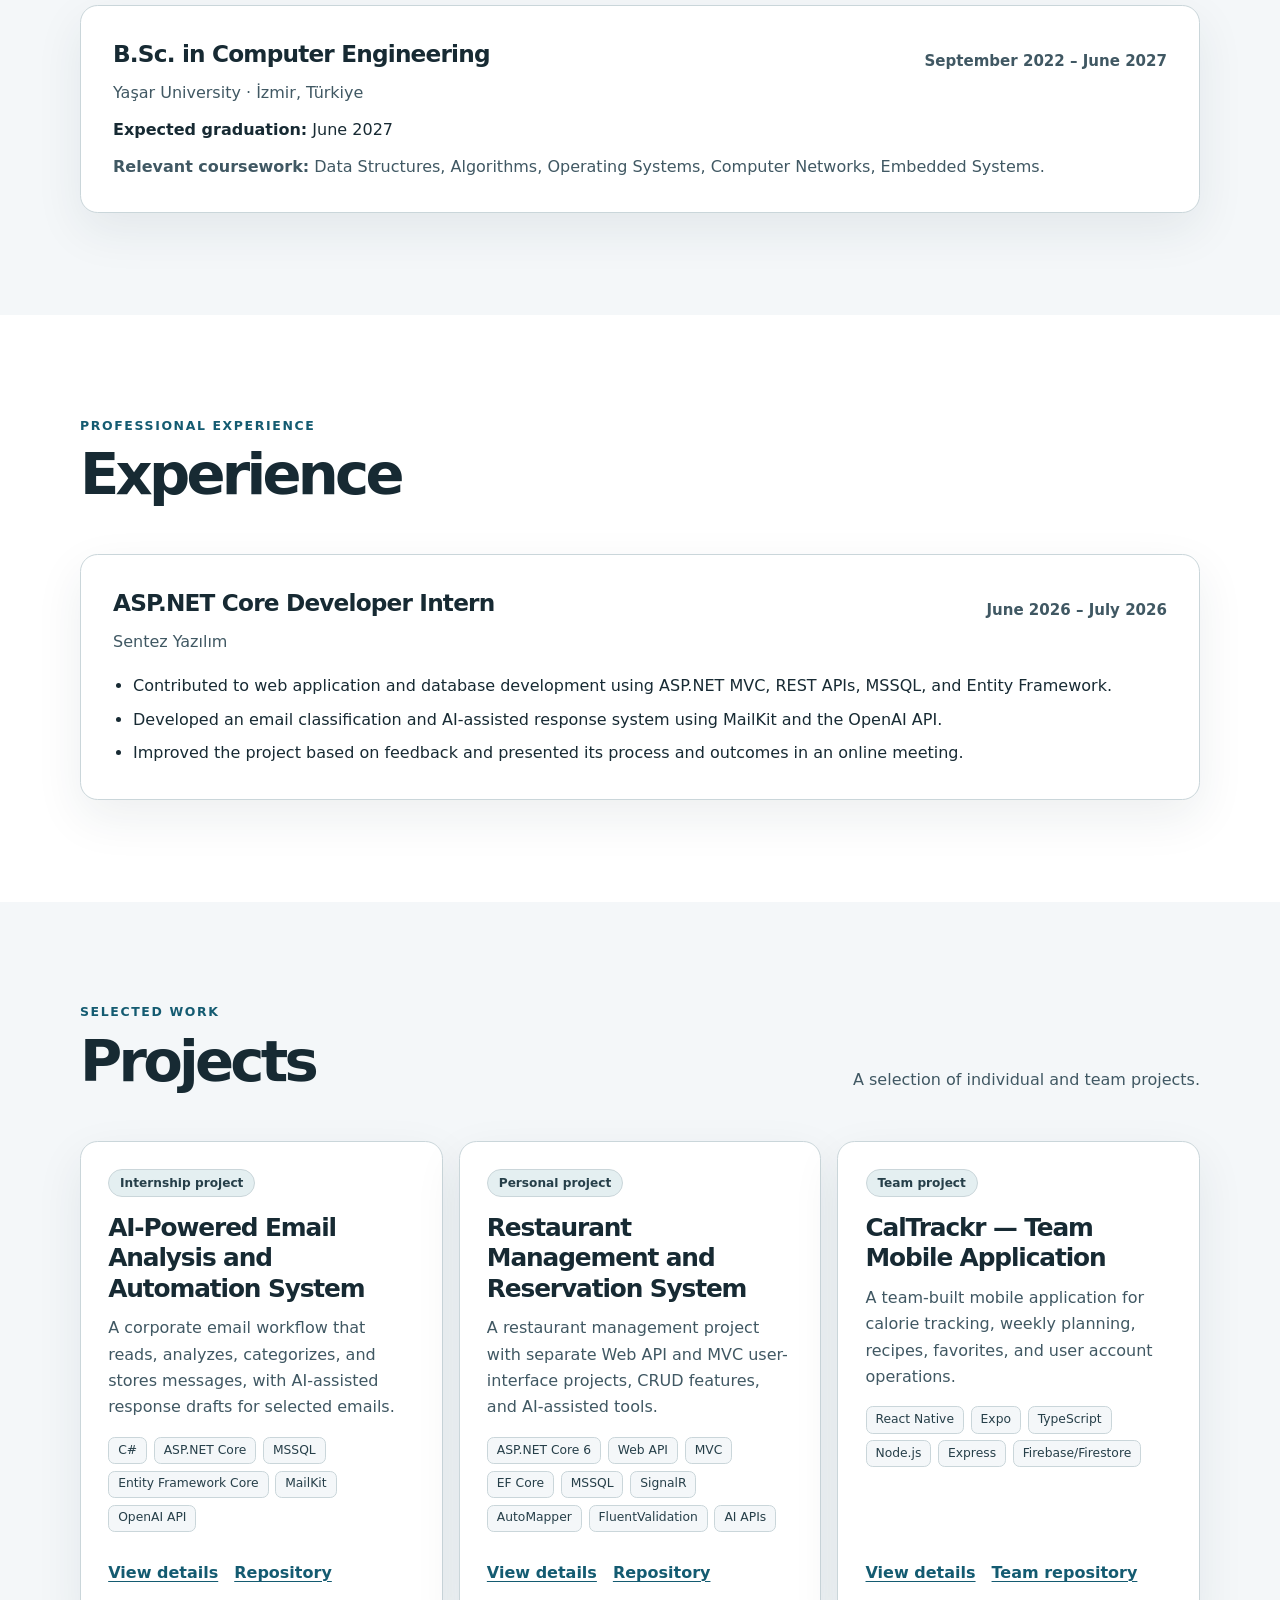
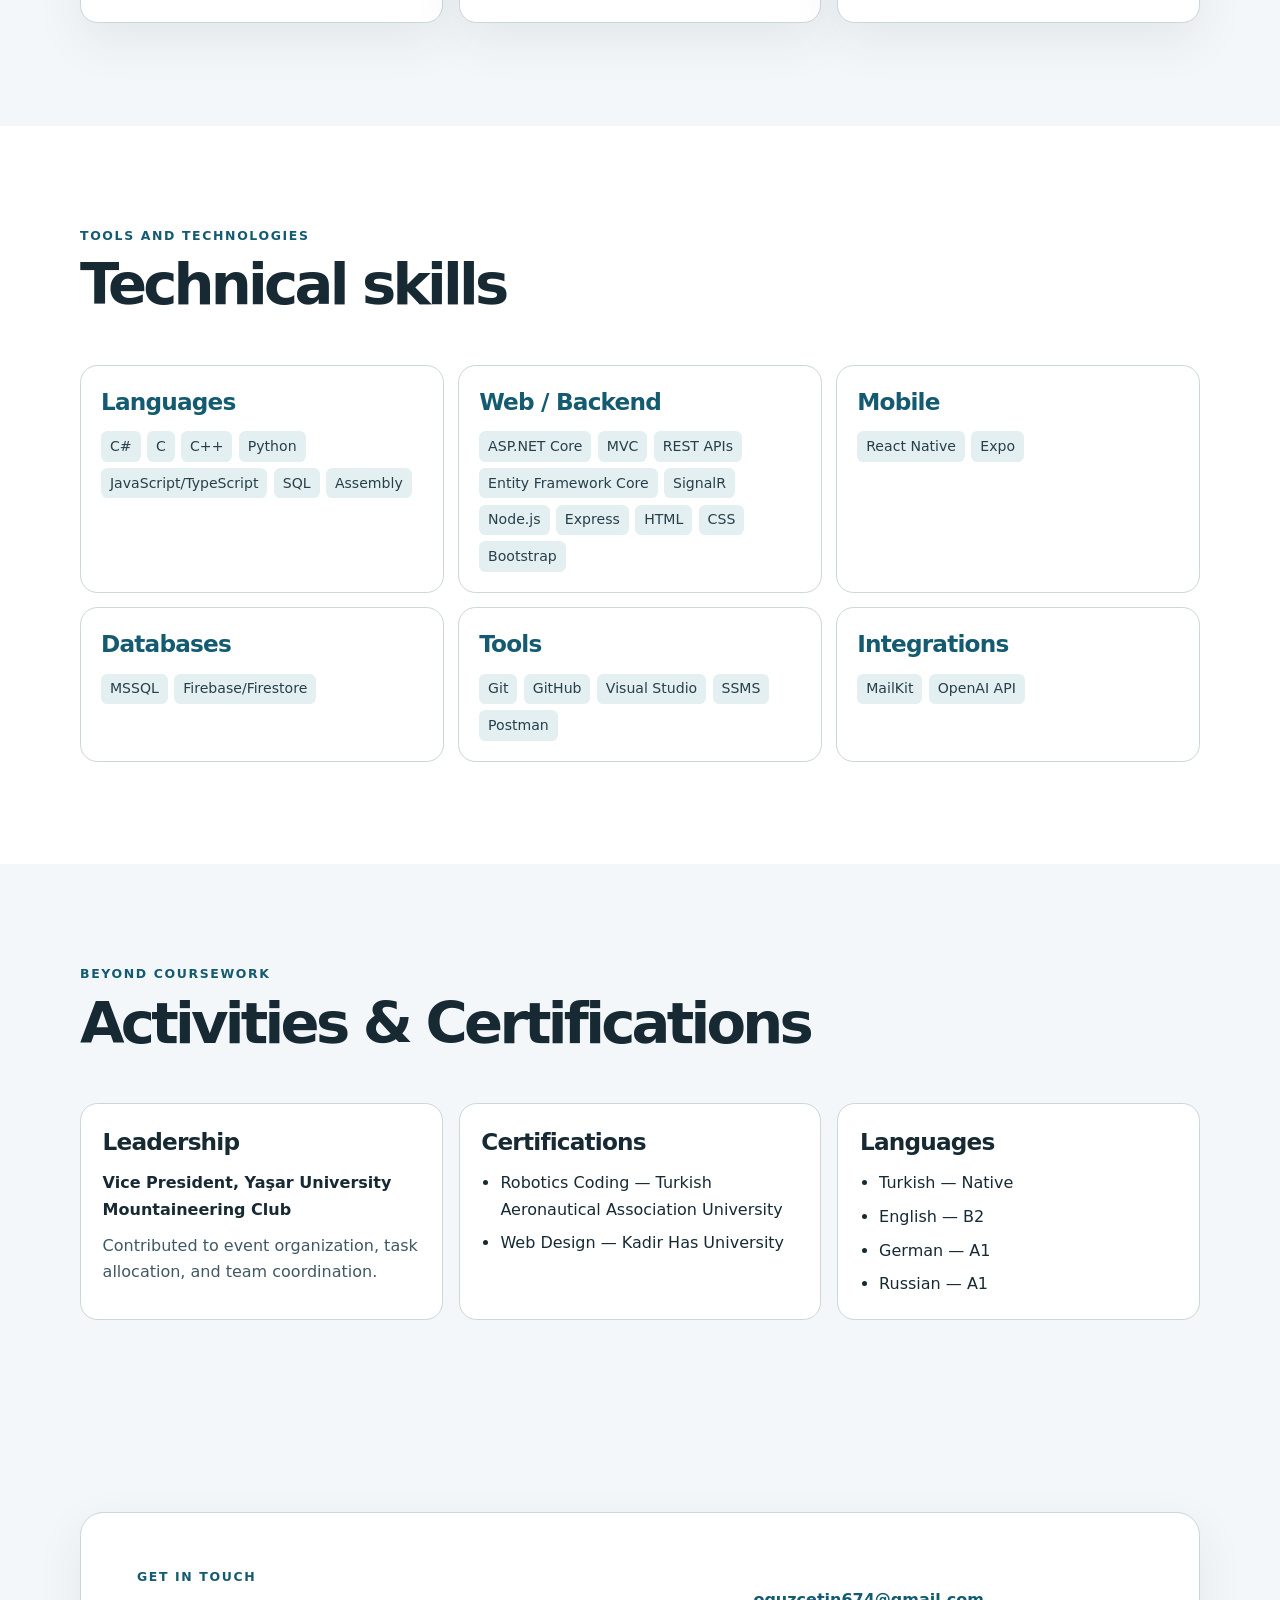
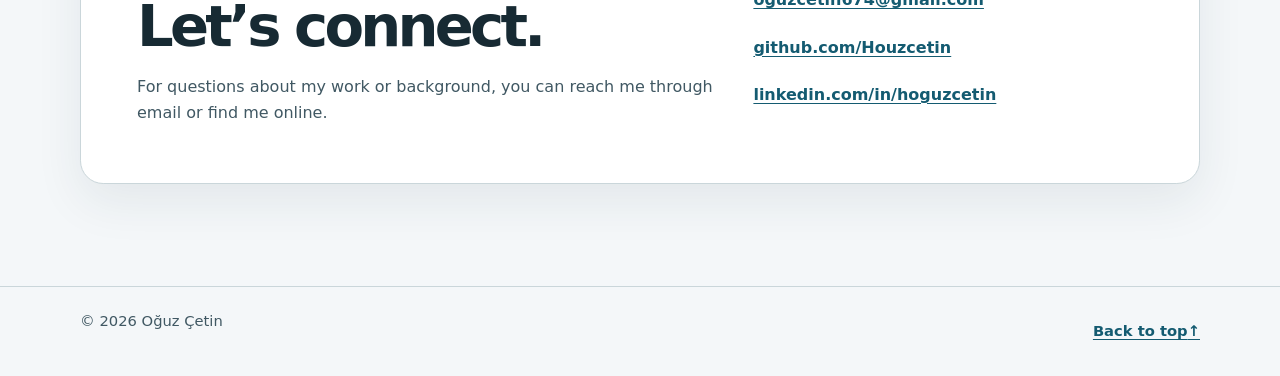
==== commit c9400a36: "Add profile photo to the home section" ====
--- a/index.html
+++ b/index.html
@@ -67,18 +67,25 @@
   <main id="main-content">
     <section class="hero section" id="home" aria-labelledby="hero-title">
       <div class="container hero__inner">
-        <p class="eyebrow" data-i18n="hero.eyebrow">Portfolio · Computer Engineering</p>
-        <h1 id="hero-title">Oğuz <span>Çetin</span></h1>
-        <p class="hero__headline" data-i18n="hero.headline">Computer Engineering Student | ASP.NET Core &amp; Software Development</p>
-        <p class="hero__intro" data-i18n="hero.intro">I study Computer Engineering at Yaşar University and build web applications with ASP.NET Core, REST APIs, and MSSQL. During my internship at Sentez Yazılım I developed an email classification system with AI-assisted reply drafts.</p>
-        <p class="hero__location"><span class="location-mark" aria-hidden="true"></span> İzmir, Türkiye</p>
-        <div class="hero__actions">
-          <a class="button button--primary" href="#projects" data-i18n="hero.viewProjects">View Projects</a>
-          <a class="button button--secondary" href="cv.html" data-cv-link="page" data-i18n="hero.viewCv">View CV</a>
-          <a class="button button--text" href="assets/cv/Huseyin_Oguz_Cetin_CV.pdf" data-cv-link="pdf" download data-i18n="hero.downloadCv">Download CV</a>
-        </div>
-      </div>
-      <div class="hero__accent" aria-hidden="true"></div>
+        <div class="hero__text">
+          <p class="eyebrow" data-i18n="hero.eyebrow">Portfolio · Computer Engineering</p>
+          <h1 id="hero-title">Oğuz <span>Çetin</span></h1>
+          <p class="hero__headline" data-i18n="hero.headline">Computer Engineering Student | ASP.NET Core &amp; Software Development</p>
+          <p class="hero__intro" data-i18n="hero.intro">I study Computer Engineering at Yaşar University and build web applications with ASP.NET Core, REST APIs, and MSSQL. During my internship at Sentez Yazılım I developed an email classification system with AI-assisted reply drafts.</p>
+          <p class="hero__location"><span class="location-mark" aria-hidden="true"></span> İzmir, Türkiye</p>
+          <div class="hero__actions">
+            <a class="button button--primary" href="#projects" data-i18n="hero.viewProjects">View Projects</a>
+            <a class="button button--secondary" href="cv.html" data-cv-link="page" data-i18n="hero.viewCv">View CV</a>
+            <a class="button button--text" href="assets/cv/Huseyin_Oguz_Cetin_CV.pdf" data-cv-link="pdf" download data-i18n="hero.downloadCv">Download CV</a>
+          </div>
+        </div>
+        <figure class="hero__photo">
+          <picture>
+            <source srcset="assets/img/profile.webp" type="image/webp">
+            <img src="assets/img/profile.jpg" width="880" height="1173" alt="Oğuz Çetin on a stone bridge over a river at sunset" data-i18n-attr="alt:hero.photoAlt" decoding="async">
+          </picture>
+        </figure>
+      </div>
     </section>
 
     <section class="section section--surface" id="about" aria-labelledby="about-title">
--- a/assets/css/styles.css
+++ b/assets/css/styles.css
@@ -356,19 +356,39 @@
 .hero__inner {
   position: relative;
   z-index: 1;
-}
-
-.hero__accent {
-  position: absolute;
-  z-index: -1;
-  top: 8%;
-  right: max(1rem, calc((100vw - var(--content-width)) / 2));
-  width: clamp(8rem, 24vw, 21rem);
-  aspect-ratio: 1;
-  border: 1px solid var(--border);
-  border-radius: 50%;
-  background: radial-gradient(circle at 38% 38%, var(--accent-soft), transparent 68%);
-  opacity: 0.82;
+  display: grid;
+  gap: clamp(2rem, 5vw, 4rem);
+  align-items: center;
+}
+
+.hero__text {
+  min-width: 0;
+}
+
+/* The photo keeps its own shape (3:4); it is never cropped or stretched. */
+.hero__photo {
+  width: min(100%, 22rem);
+  min-width: 0;
+  margin: 0;
+}
+
+.hero__photo img {
+  display: block;
+  width: 100%;
+  height: auto;
+  border: 1px solid var(--border);
+  border-radius: calc(var(--radius) + 0.35rem);
+  box-shadow: var(--shadow);
+}
+
+@media (min-width: 56rem) {
+  .hero__inner {
+    grid-template-columns: minmax(0, 1fr) minmax(0, 22rem);
+  }
+
+  .hero__photo {
+    justify-self: end;
+  }
 }
 
 .eyebrow {
@@ -1113,11 +1133,6 @@
     min-height: 0;
   }
 
-  .hero__accent {
-    top: 4%;
-    right: 0.65rem;
-    opacity: 0.55;
-  }
 }
 
 @media (prefers-reduced-motion: reduce) {
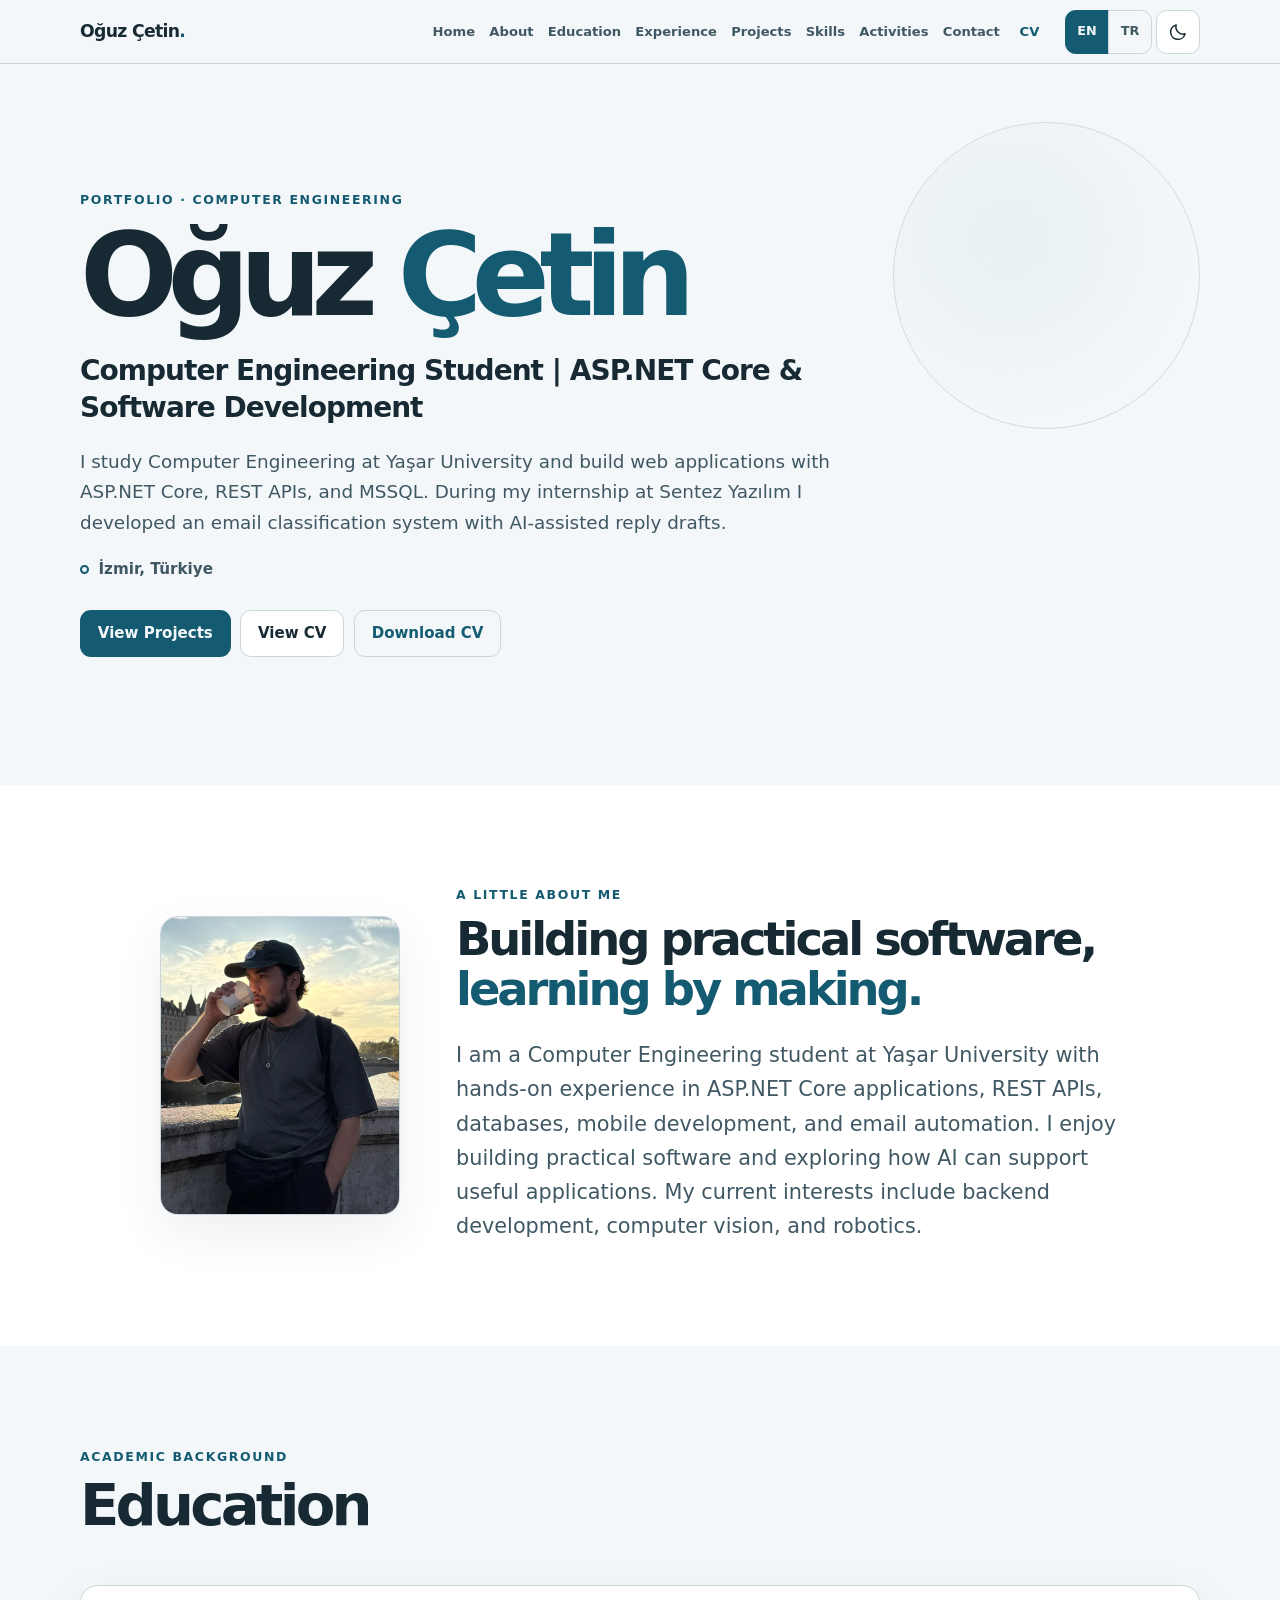
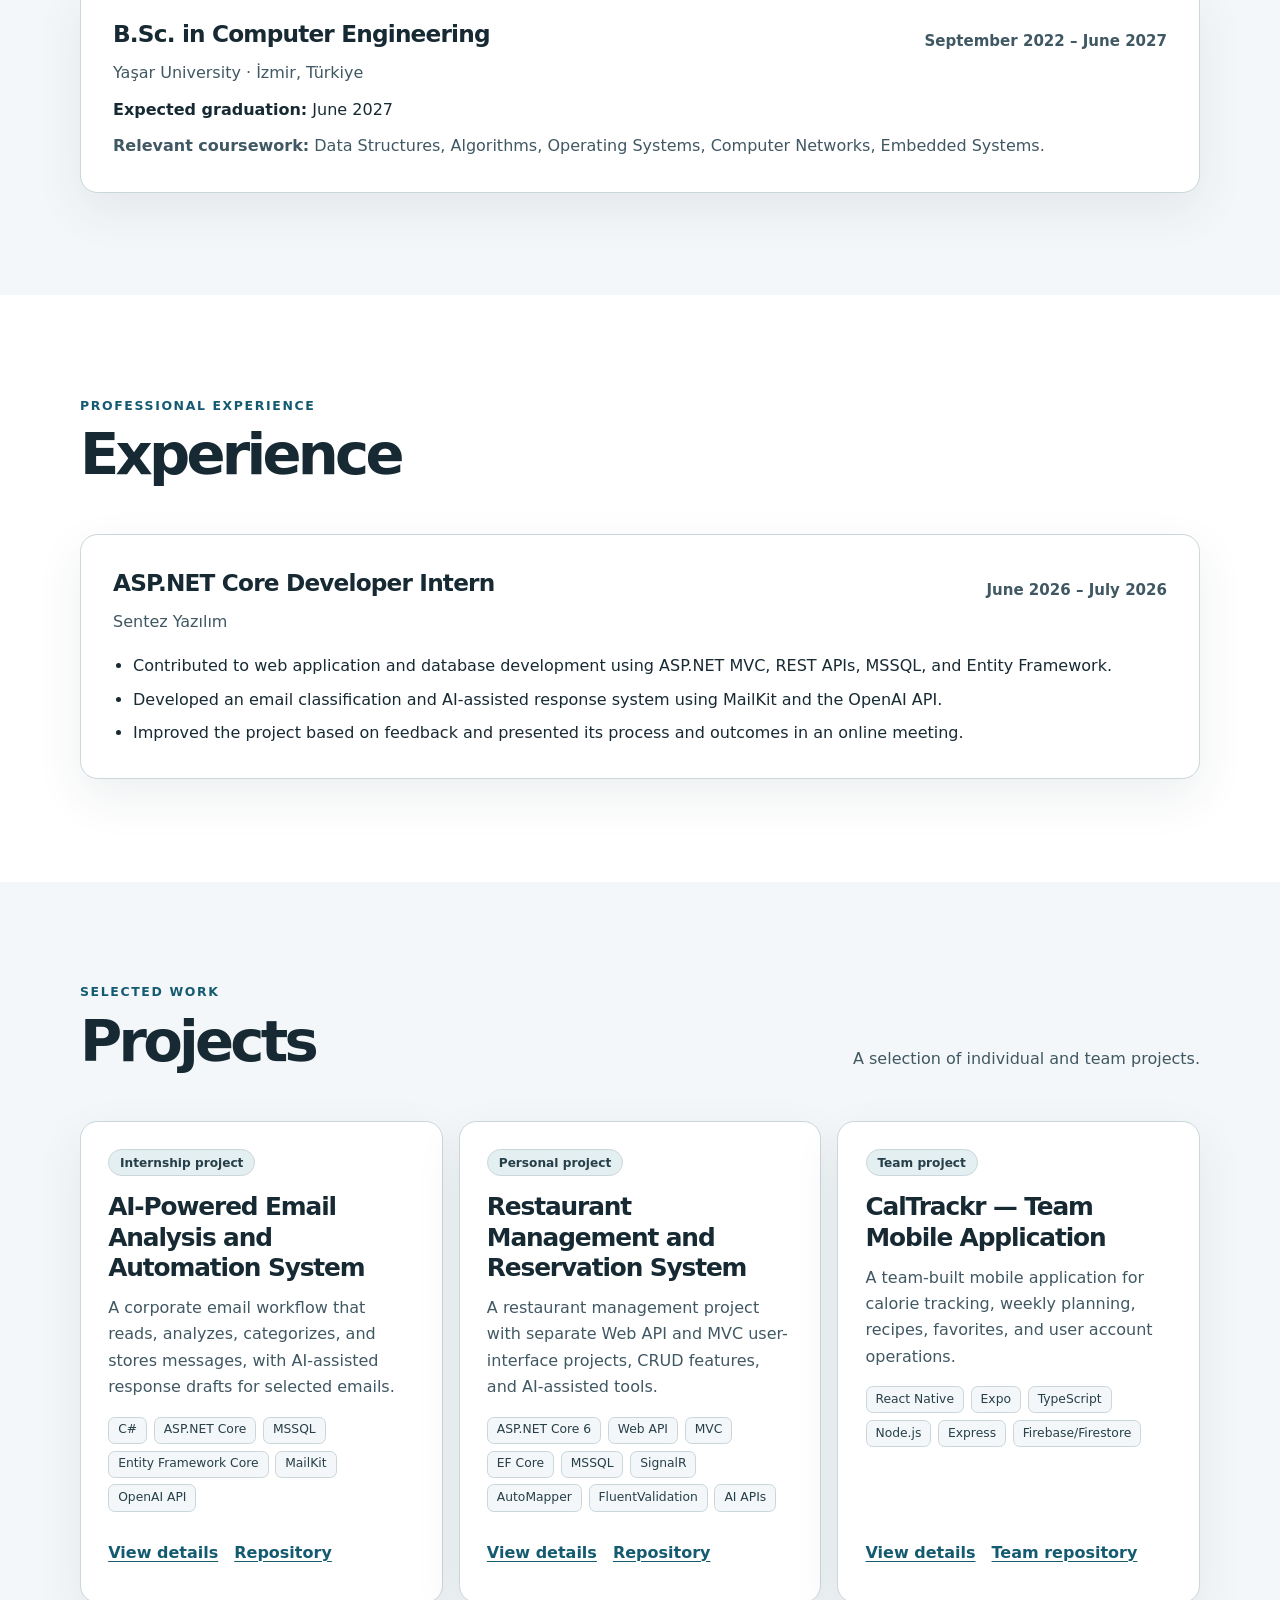
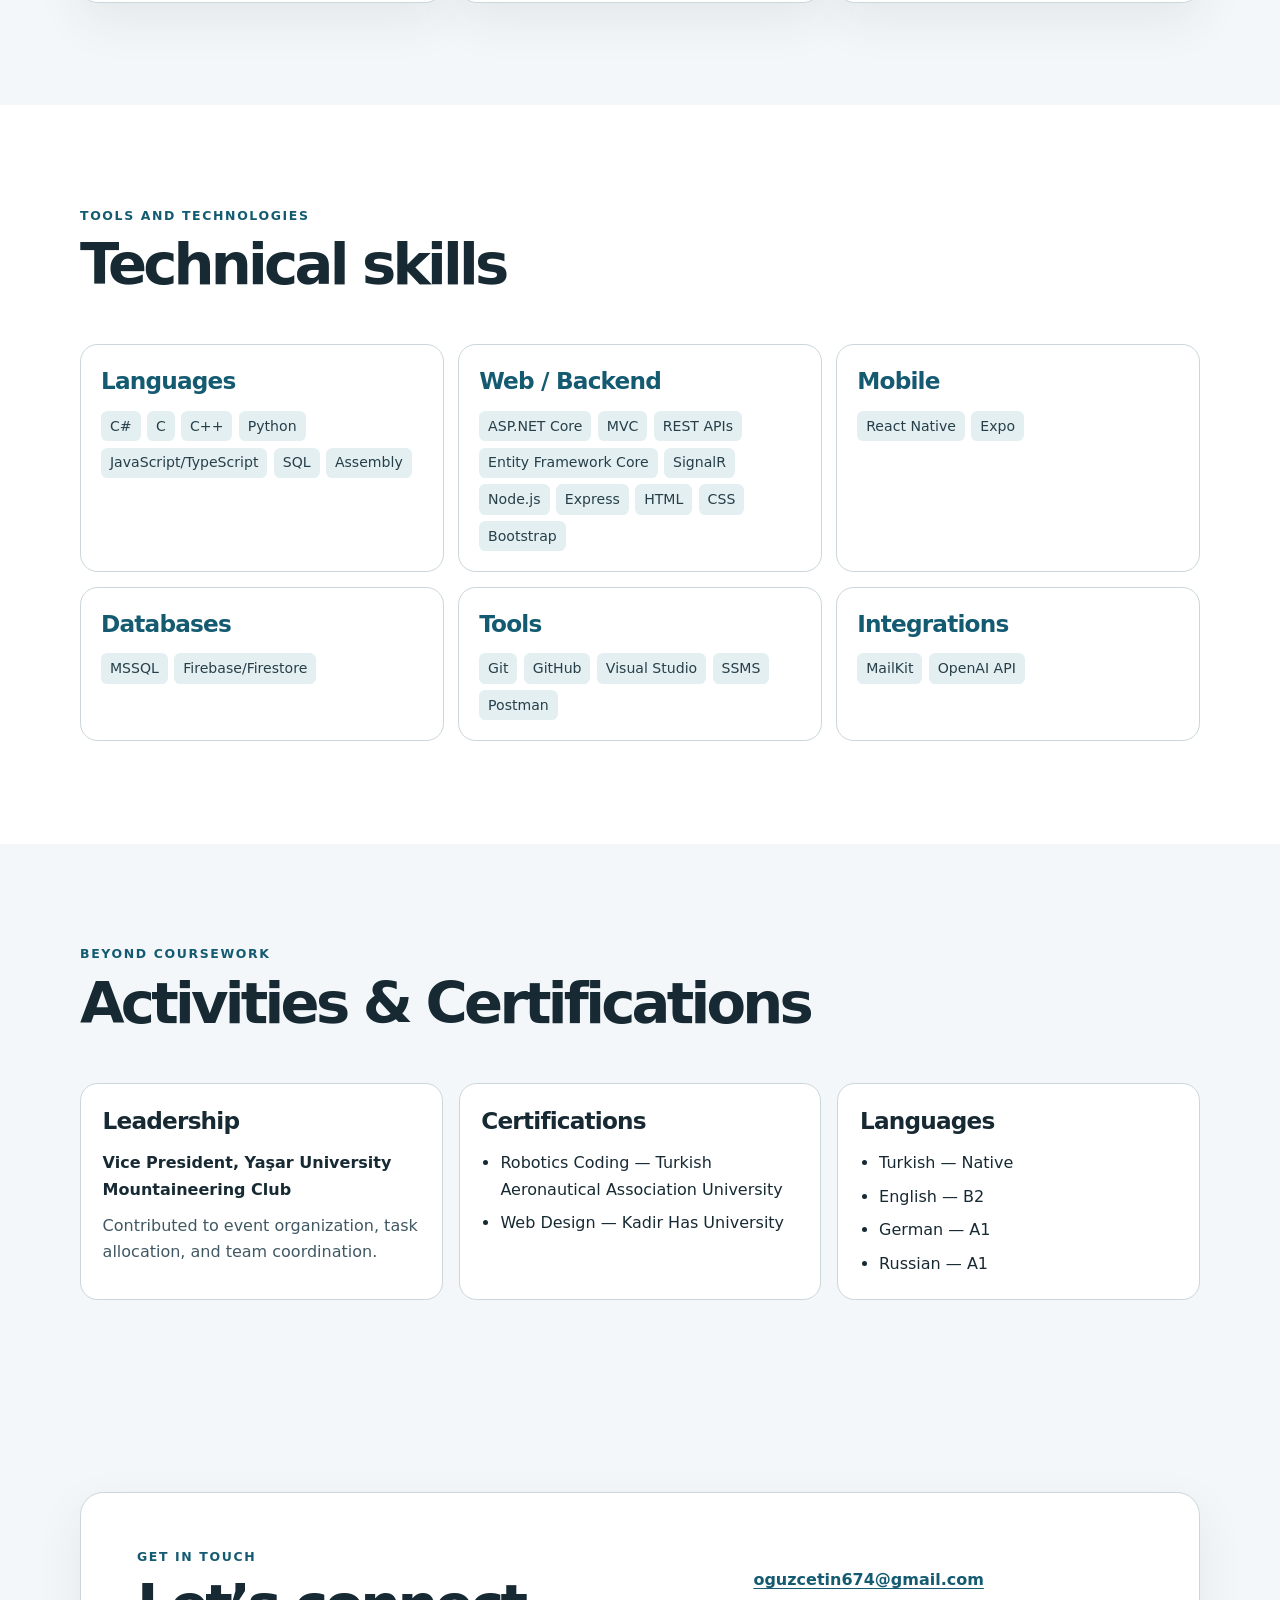
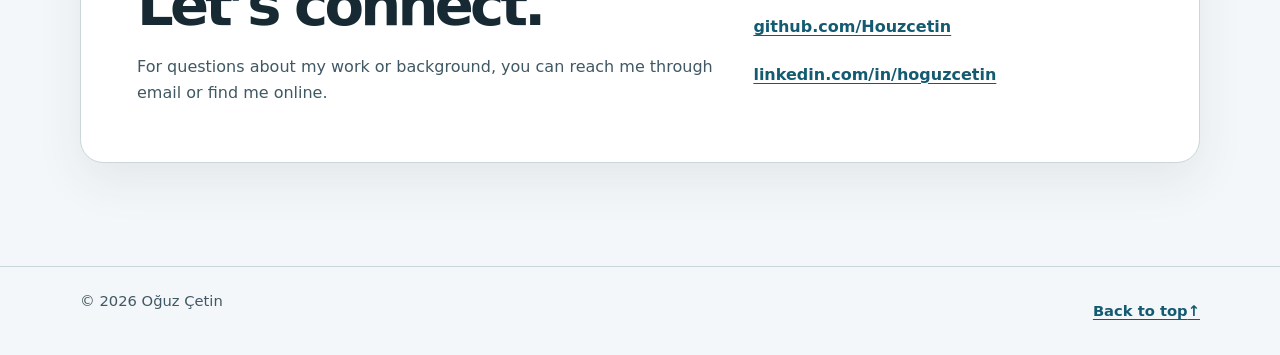
==== commit bbc29dc1: "Move a smaller cropped photo to the About section" ====
--- a/index.html
+++ b/index.html
@@ -67,32 +67,33 @@
   <main id="main-content">
     <section class="hero section" id="home" aria-labelledby="hero-title">
       <div class="container hero__inner">
-        <div class="hero__text">
-          <p class="eyebrow" data-i18n="hero.eyebrow">Portfolio · Computer Engineering</p>
-          <h1 id="hero-title">Oğuz <span>Çetin</span></h1>
-          <p class="hero__headline" data-i18n="hero.headline">Computer Engineering Student | ASP.NET Core &amp; Software Development</p>
-          <p class="hero__intro" data-i18n="hero.intro">I study Computer Engineering at Yaşar University and build web applications with ASP.NET Core, REST APIs, and MSSQL. During my internship at Sentez Yazılım I developed an email classification system with AI-assisted reply drafts.</p>
-          <p class="hero__location"><span class="location-mark" aria-hidden="true"></span> İzmir, Türkiye</p>
-          <div class="hero__actions">
-            <a class="button button--primary" href="#projects" data-i18n="hero.viewProjects">View Projects</a>
-            <a class="button button--secondary" href="cv.html" data-cv-link="page" data-i18n="hero.viewCv">View CV</a>
-            <a class="button button--text" href="assets/cv/Huseyin_Oguz_Cetin_CV.pdf" data-cv-link="pdf" download data-i18n="hero.downloadCv">Download CV</a>
-          </div>
-        </div>
-        <figure class="hero__photo">
+        <p class="eyebrow" data-i18n="hero.eyebrow">Portfolio · Computer Engineering</p>
+        <h1 id="hero-title">Oğuz <span>Çetin</span></h1>
+        <p class="hero__headline" data-i18n="hero.headline">Computer Engineering Student | ASP.NET Core &amp; Software Development</p>
+        <p class="hero__intro" data-i18n="hero.intro">I study Computer Engineering at Yaşar University and build web applications with ASP.NET Core, REST APIs, and MSSQL. During my internship at Sentez Yazılım I developed an email classification system with AI-assisted reply drafts.</p>
+        <p class="hero__location"><span class="location-mark" aria-hidden="true"></span> İzmir, Türkiye</p>
+        <div class="hero__actions">
+          <a class="button button--primary" href="#projects" data-i18n="hero.viewProjects">View Projects</a>
+          <a class="button button--secondary" href="cv.html" data-cv-link="page" data-i18n="hero.viewCv">View CV</a>
+          <a class="button button--text" href="assets/cv/Huseyin_Oguz_Cetin_CV.pdf" data-cv-link="pdf" download data-i18n="hero.downloadCv">Download CV</a>
+        </div>
+      </div>
+      <div class="hero__accent" aria-hidden="true"></div>
+    </section>
+
+    <section class="section section--surface" id="about" aria-labelledby="about-title">
+      <div class="container narrow about">
+        <figure class="about__photo">
           <picture>
             <source srcset="assets/img/profile.webp" type="image/webp">
-            <img src="assets/img/profile.jpg" width="880" height="1173" alt="Oğuz Çetin on a stone bridge over a river at sunset" data-i18n-attr="alt:hero.photoAlt" decoding="async">
+            <img src="assets/img/profile.jpg" width="720" height="900" alt="Portrait of Oğuz Çetin on a stone bridge at sunset" data-i18n-attr="alt:about.photoAlt" loading="lazy" decoding="async">
           </picture>
         </figure>
-      </div>
-    </section>
-
-    <section class="section section--surface" id="about" aria-labelledby="about-title">
-      <div class="container narrow">
-        <p class="eyebrow" data-i18n="about.eyebrow">A little about me</p>
-        <h2 id="about-title"><span data-i18n="about.title1">Building practical software,</span><br><span data-i18n="about.title2">learning by making.</span></h2>
-        <p class="section-lead" data-i18n="about.lead">I am a Computer Engineering student at Yaşar University with hands-on experience in ASP.NET Core applications, REST APIs, databases, mobile development, and email automation. I enjoy building practical software and exploring how AI can support useful applications. My current interests include backend development, computer vision, and robotics.</p>
+        <div class="about__text">
+          <p class="eyebrow" data-i18n="about.eyebrow">A little about me</p>
+          <h2 id="about-title"><span data-i18n="about.title1">Building practical software,</span><br><span data-i18n="about.title2">learning by making.</span></h2>
+          <p class="section-lead" data-i18n="about.lead">I am a Computer Engineering student at Yaşar University with hands-on experience in ASP.NET Core applications, REST APIs, databases, mobile development, and email automation. I enjoy building practical software and exploring how AI can support useful applications. My current interests include backend development, computer vision, and robotics.</p>
+        </div>
       </div>
     </section>
 
--- a/assets/css/styles.css
+++ b/assets/css/styles.css
@@ -356,39 +356,19 @@
 .hero__inner {
   position: relative;
   z-index: 1;
-  display: grid;
-  gap: clamp(2rem, 5vw, 4rem);
-  align-items: center;
-}
-
-.hero__text {
-  min-width: 0;
-}
-
-/* The photo keeps its own shape (3:4); it is never cropped or stretched. */
-.hero__photo {
-  width: min(100%, 22rem);
-  min-width: 0;
-  margin: 0;
-}
-
-.hero__photo img {
-  display: block;
-  width: 100%;
-  height: auto;
-  border: 1px solid var(--border);
-  border-radius: calc(var(--radius) + 0.35rem);
-  box-shadow: var(--shadow);
-}
-
-@media (min-width: 56rem) {
-  .hero__inner {
-    grid-template-columns: minmax(0, 1fr) minmax(0, 22rem);
-  }
-
-  .hero__photo {
-    justify-self: end;
-  }
+}
+
+.hero__accent {
+  position: absolute;
+  z-index: -1;
+  top: 8%;
+  right: max(1rem, calc((100vw - var(--content-width)) / 2));
+  width: clamp(8rem, 24vw, 21rem);
+  aspect-ratio: 1;
+  border: 1px solid var(--border);
+  border-radius: 50%;
+  background: radial-gradient(circle at 38% 38%, var(--accent-soft), transparent 68%);
+  opacity: 0.82;
 }
 
 .eyebrow {
@@ -523,6 +503,47 @@
   color: var(--accent);
 }
 
+/* About: a small portrait beside the text on wide screens, above it on phones. */
+.about {
+  display: grid;
+  max-width: 60rem;
+  gap: clamp(1.5rem, 5vw, 3.5rem);
+  align-items: center;
+}
+
+.about__text {
+  min-width: 0;
+}
+
+.about__photo {
+  width: min(100%, 11rem);
+  min-width: 0;
+  margin: 0;
+}
+
+.about__photo img {
+  display: block;
+  width: 100%;
+  height: auto;
+  border: 1px solid var(--border);
+  border-radius: var(--radius);
+  box-shadow: var(--shadow);
+}
+
+.about h2 {
+  font-size: clamp(1.9rem, 3.8vw, 2.9rem);
+}
+
+@media (min-width: 48rem) {
+  .about {
+    grid-template-columns: minmax(0, 15rem) minmax(0, 1fr);
+  }
+
+  .about__photo {
+    width: 100%;
+  }
+}
+
 .section-lead {
   max-width: 54rem;
   margin: 1.5rem 0 0;
@@ -1133,6 +1154,11 @@
     min-height: 0;
   }
 
+  .hero__accent {
+    top: 4%;
+    right: 0.65rem;
+    opacity: 0.55;
+  }
 }
 
 @media (prefers-reduced-motion: reduce) {
